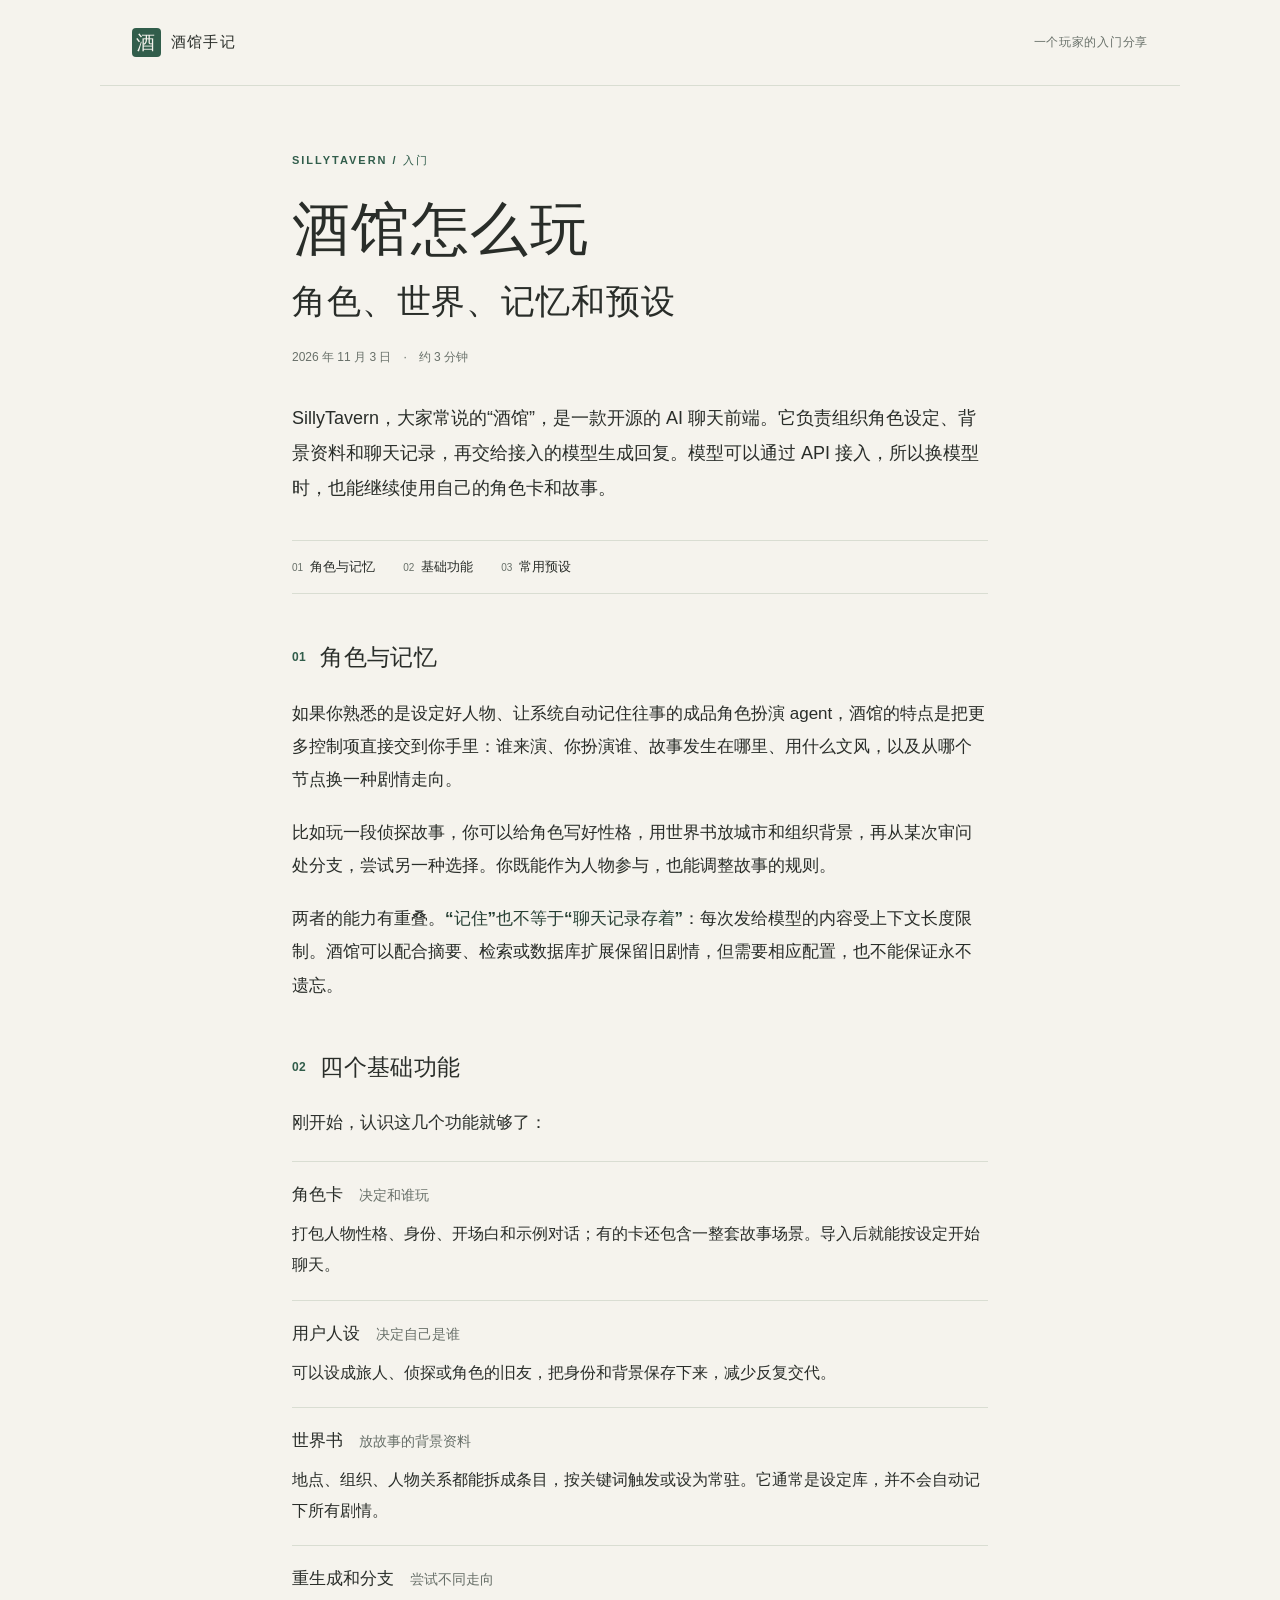
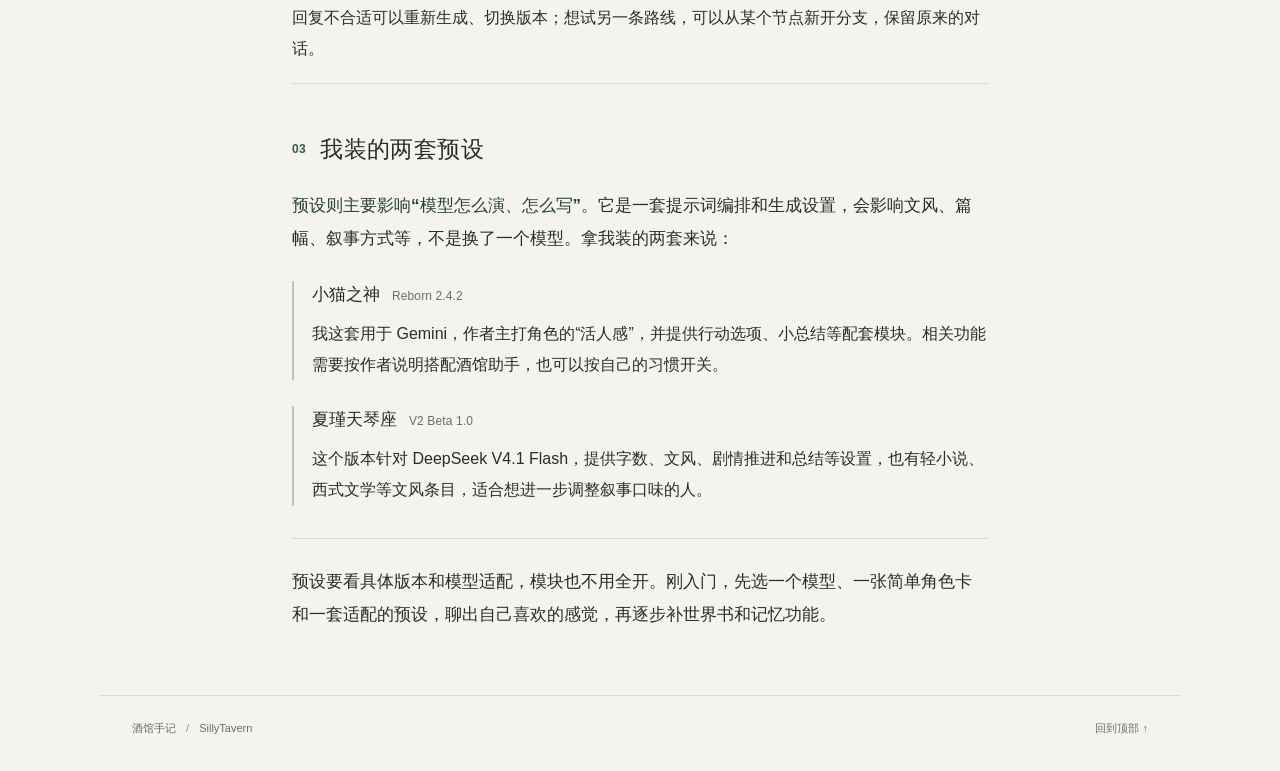
==== index.html @ d91298e9 "Publish SillyTavern introduction" ====
<!doctype html>
<html lang="zh-CN">
<head>
  <meta charset="utf-8">
  <meta name="viewport" content="width=device-width, initial-scale=1">
  <meta name="color-scheme" content="light">
  <title>酒馆怎么玩：角色、世界、记忆和预设</title>
  <meta name="description" content="以自己的 SillyTavern 为例，聊聊酒馆与带记忆角色扮演 agent 的区别、四个基础功能，以及小猫之神和夏瑾两套预设。">
  <meta property="og:type" content="article">
  <meta property="og:locale" content="zh_CN">
  <meta property="og:url" content="https://lihuifree.github.io/sillytavern-guide/">
  <meta property="og:title" content="酒馆怎么玩：角色、世界、记忆和预设">
  <meta property="og:description" content="一篇给新玩家的简短介绍：认识角色卡、世界书、用户人设和剧情分支，再看看小猫之神与夏瑾。">
  <meta name="theme-color" content="#f5f3ed">
  <link rel="canonical" href="https://lihuifree.github.io/sillytavern-guide/">
  <link rel="icon" href="./favicon.svg" type="image/svg+xml">
  <link rel="stylesheet" href="./styles.css">
</head>
<body id="top">
  <a class="skip-link" href="#article">跳到正文</a>
  <header class="site-header">
    <a class="wordmark" href="#top" aria-label="酒馆手记，回到顶部"><span class="mark" aria-hidden="true">酒</span>酒馆手记</a>
    <span class="site-note">一个玩家的入门分享</span>
  </header>

  <main id="article">
    <article>
      <header class="article-header">
        <p class="eyebrow">SILLYTAVERN / 入门</p>
        <h1>酒馆怎么玩<span>角色、世界、记忆和预设</span></h1>
        <div class="article-meta"><time datetime="2026-11-03">2026 年 11 月 3 日</time><span aria-hidden="true">·</span><span>约 3 分钟</span></div>
        <p class="intro">SillyTavern，大家常说的“酒馆”，是一款开源的 AI 聊天前端。它负责组织角色设定、背景资料和聊天记录，再交给接入的模型生成回复。模型可以通过 API 接入，所以换模型时，也能继续使用自己的角色卡和故事。</p>
      </header>

      <nav class="contents" aria-label="文章目录">
        <a href="#memory"><span aria-hidden="true">01</span>角色与记忆</a>
        <a href="#basics"><span aria-hidden="true">02</span>基础功能</a>
        <a href="#presets"><span aria-hidden="true">03</span>常用预设</a>
      </nav>

      <section id="memory" aria-labelledby="memory-title">
        <div class="section-heading"><span class="section-number" aria-hidden="true">01</span><h2 id="memory-title">角色与记忆</h2></div>
        <p>如果你熟悉的是设定好人物、让系统自动记住往事的成品角色扮演 agent，酒馆的特点是把更多控制项直接交到你手里：谁来演、你扮演谁、故事发生在哪里、用什么文风，以及从哪个节点换一种剧情走向。</p>
        <p>比如玩一段侦探故事，你可以给角色写好性格，用世界书放城市和组织背景，再从某次审问处分支，尝试另一种选择。你既能作为人物参与，也能调整故事的规则。</p>
        <p>两者的能力有重叠。<strong>“记住”也不等于“聊天记录存着”</strong>：每次发给模型的内容受上下文长度限制。酒馆可以配合摘要、检索或数据库扩展保留旧剧情，但需要相应配置，也不能保证永不遗忘。</p>
      </section>

      <section id="basics" aria-labelledby="basics-title">
        <div class="section-heading"><span class="section-number" aria-hidden="true">02</span><h2 id="basics-title">四个基础功能</h2></div>
        <p>刚开始，认识这几个功能就够了：</p>
        <ul class="feature-list">
          <li><h3>角色卡<span>决定和谁玩</span></h3><p>打包人物性格、身份、开场白和示例对话；有的卡还包含一整套故事场景。导入后就能按设定开始聊天。</p></li>
          <li><h3>用户人设<span>决定自己是谁</span></h3><p>可以设成旅人、侦探或角色的旧友，把身份和背景保存下来，减少反复交代。</p></li>
          <li><h3>世界书<span>放故事的背景资料</span></h3><p>地点、组织、人物关系都能拆成条目，按关键词触发或设为常驻。它通常是设定库，并不会自动记下所有剧情。</p></li>
          <li><h3>重生成和分支<span>尝试不同走向</span></h3><p>回复不合适可以重新生成、切换版本；想试另一条路线，可以从某个节点新开分支，保留原来的对话。</p></li>
        </ul>
      </section>

      <section id="presets" aria-labelledby="presets-title">
        <div class="section-heading"><span class="section-number" aria-hidden="true">03</span><h2 id="presets-title">我装的两套预设</h2></div>
        <p><strong>预设则主要影响“模型怎么演、怎么写”。</strong>它是一套提示词编排和生成设置，会影响文风、篇幅、叙事方式等，不是换了一个模型。拿我装的两套来说：</p>
        <div class="preset">
          <h3>小猫之神 <span class="version">Reborn 2.4.2</span></h3>
          <p>我这套用于 Gemini，作者主打角色的“活人感”，并提供行动选项、小总结等配套模块。相关功能需要按作者说明搭配酒馆助手，也可以按自己的习惯开关。</p>
        </div>
        <div class="preset">
          <h3>夏瑾天琴座 <span class="version">V2 Beta 1.0</span></h3>
          <p>这个版本针对 DeepSeek V4.1 Flash，提供字数、文风、剧情推进和总结等设置，也有轻小说、西式文学等文风条目，适合想进一步调整叙事口味的人。</p>
        </div>
        <p class="closing">预设要看具体版本和模型适配，模块也不用全开。刚入门，先选一个模型、一张简单角色卡和一套适配的预设，聊出自己喜欢的感觉，再逐步补世界书和记忆功能。</p>
      </section>
    </article>
  </main>

  <footer class="site-footer"><span>酒馆手记 <span aria-hidden="true">/</span> SillyTavern</span><a href="#top">回到顶部 <span aria-hidden="true">↑</span></a></footer>
</body>
</html>
---- styles.css ----
:root {
  color-scheme: light;
  --paper: #f5f3ed;
  --ink: #292d29;
  --muted: #687069;
  --green: #315d4b;
  --line: #d9ddd2;
  --soft: #eaf0e7;
  font-family: -apple-system, BlinkMacSystemFont, "Segoe UI", "PingFang SC", "Hiragino Sans GB", "Microsoft YaHei", sans-serif;
  background: var(--paper);
  color: var(--ink);
  font-synthesis: none;
  text-rendering: optimizeLegibility;
}
* { box-sizing: border-box; }
html { scroll-behavior: smooth; scroll-padding-top: 28px; }
body { margin: 0; }
::selection { color: #17362a; background: #d2e3cd; }
a { color: inherit; text-underline-offset: 5px; }
a:focus-visible { outline: 2px solid var(--green); outline-offset: 6px; border-radius: 2px; }
.skip-link { position: absolute; left: 20px; top: -80px; z-index: 1; padding: 12px 18px; background: var(--green); color: white; }
.skip-link:focus { top: 12px; }
.site-header, .site-footer { max-width: 1080px; margin-inline: auto; display: flex; align-items: center; justify-content: space-between; }
.site-header { padding: 28px 32px; border-bottom: 1px solid var(--line); }
.wordmark { display: inline-flex; align-items: center; gap: 10px; font-size: 15px; font-weight: 650; letter-spacing: .08em; text-decoration: none; }
.mark { width: 29px; height: 29px; display: grid; place-items: center; background: var(--green); color: var(--paper); border-radius: 4px; font-family: "Songti SC", "STSong", serif; font-size: 19px; line-height: 1; }
.site-note { color: var(--muted); font-size: 12px; letter-spacing: .06em; }
main { max-width: 760px; margin: 0 auto; padding: 66px 32px 64px; }
.eyebrow { margin: 0 0 22px; font-size: 11px; font-weight: 650; line-height: 1.5; color: var(--green); letter-spacing: .18em; }
h1 { margin: 0; font-family: "Songti SC", "STSong", "Noto Serif CJK SC", serif; font-size: clamp(38px, 5vw, 58px); font-weight: 700; letter-spacing: .025em; line-height: 1.35; }
h1 span { display: block; font-size: clamp(23px, 3.1vw, 34px); line-height: 1.5; letter-spacing: .025em; margin-top: 7px; font-weight: 500; }
.article-meta { display: flex; align-items: center; gap: 12px; color: var(--muted); font-size: 12px; margin-top: 22px; }
p { font-size: 17px; line-height: 1.95; margin: 0 0 20px; overflow-wrap: break-word; }
.intro { margin: 35px 0 0; font-size: 18px; }
strong { color: #263f33; font-weight: 650; }
.contents { display: flex; gap: 28px; border-top: 1px solid var(--line); border-bottom: 1px solid var(--line); padding: 17px 0; margin: 34px 0 46px; }
.contents a { font-size: 13px; text-decoration: none; white-space: nowrap; }
.contents a:hover { color: var(--green); text-decoration: underline; }
.contents a span { margin-right: 7px; color: var(--muted); font-size: 10px; font-variant-numeric: tabular-nums; }
section + section { margin-top: 48px; }
.section-heading { display: flex; align-items: center; gap: 14px; margin-bottom: 22px; }
.section-number { color: var(--green); font-size: 12px; font-weight: 600; letter-spacing: .03em; }
h2 { margin: 0; font-size: 23px; font-weight: 650; line-height: 1.5; letter-spacing: .02em; }
h3 { font-size: 17px; line-height: 1.7; margin: 0 0 8px; font-weight: 650; }
.feature-list { list-style: none; padding: 0; margin: 22px 0 0; }
.feature-list li { border-top: 1px solid var(--line); padding: 19px 0; }
.feature-list li:last-child { border-bottom: 1px solid var(--line); }
.feature-list h3 { display: flex; align-items: baseline; gap: 16px; flex-wrap: wrap; }
.feature-list h3 span { color: var(--muted); font-size: 14px; font-weight: 400; }
.feature-list p { margin: 0; font-size: 16px; }
.preset { margin-top: 26px; padding-left: 18px; border-left: 2px solid #b6c7b3; }
.preset h3 { display: flex; flex-wrap: wrap; align-items: baseline; column-gap: 12px; }
.version { color: var(--muted); font-size: 12px; font-weight: 400; letter-spacing: .01em; }
.preset p { font-size: 16px; margin-bottom: 0; }
.closing { margin: 32px 0 0; padding-top: 26px; border-top: 1px solid var(--line); }
.site-footer { padding: 24px 32px 34px; border-top: 1px solid var(--line); color: var(--muted); font-size: 11px; line-height: 1.6; }
.site-footer span span { padding-inline: 7px; color: #8a948b; }
.site-footer a { text-decoration: none; }
.site-footer a:hover { text-decoration: underline; color: var(--green); }
@media (max-width: 600px) {
  .site-header { padding: 20px 24px; }
  .site-note { font-size: 10px; letter-spacing: 0; }
  main { padding: 42px 24px 44px; }
  .eyebrow { margin-bottom: 17px; }
  h1 span { margin-top: 6px; }
  .article-meta { margin-top: 18px; gap: 10px; font-size: 11px; }
  .intro { margin-top: 28px; font-size: 16px; }
  p { font-size: 16px; line-height: 1.95; }
  .contents { gap: 0; justify-content: space-between; padding-block: 15px; margin: 28px 0 36px; }
  .contents a { font-size: 12px; }
  .contents a span { margin-right: 5px; font-size: 9px; }
  section + section { margin-top: 38px; }
  .section-heading { gap: 11px; margin-bottom: 18px; }
  h2 { font-size: 21px; }
  .feature-list h3 { gap: 5px 12px; }
  .feature-list h3 span { font-size: 13px; }
  .feature-list p, .preset p { font-size: 15px; }
  .preset { padding-left: 14px; }
  .site-footer { padding: 22px 24px 28px; font-size: 10px; }
}
@media (max-width: 350px) {
  .site-header, .site-footer { padding-inline: 18px; }
  main { padding-inline: 18px; }
  h1 { font-size: 34px; }
  h1 span { font-size: 21px; }
  .contents a { font-size: 11px; }
  .site-note { display: none; }
}
@media (prefers-reduced-motion: reduce) { html { scroll-behavior: auto; } }
@media print {
  :root { background: white; color: black; }
  .site-header, .contents, .site-footer, .skip-link { display: none; }
  main { max-width: none; padding: 0; }
  h1 { font-size: 32pt; }
  h1 span { font-size: 20pt; }
  p, .intro, .feature-list p, .preset p { font-size: 11pt; }
  .section-heading, h3 { break-after: avoid; }
  .feature-list li, .preset { break-inside: avoid; }
}
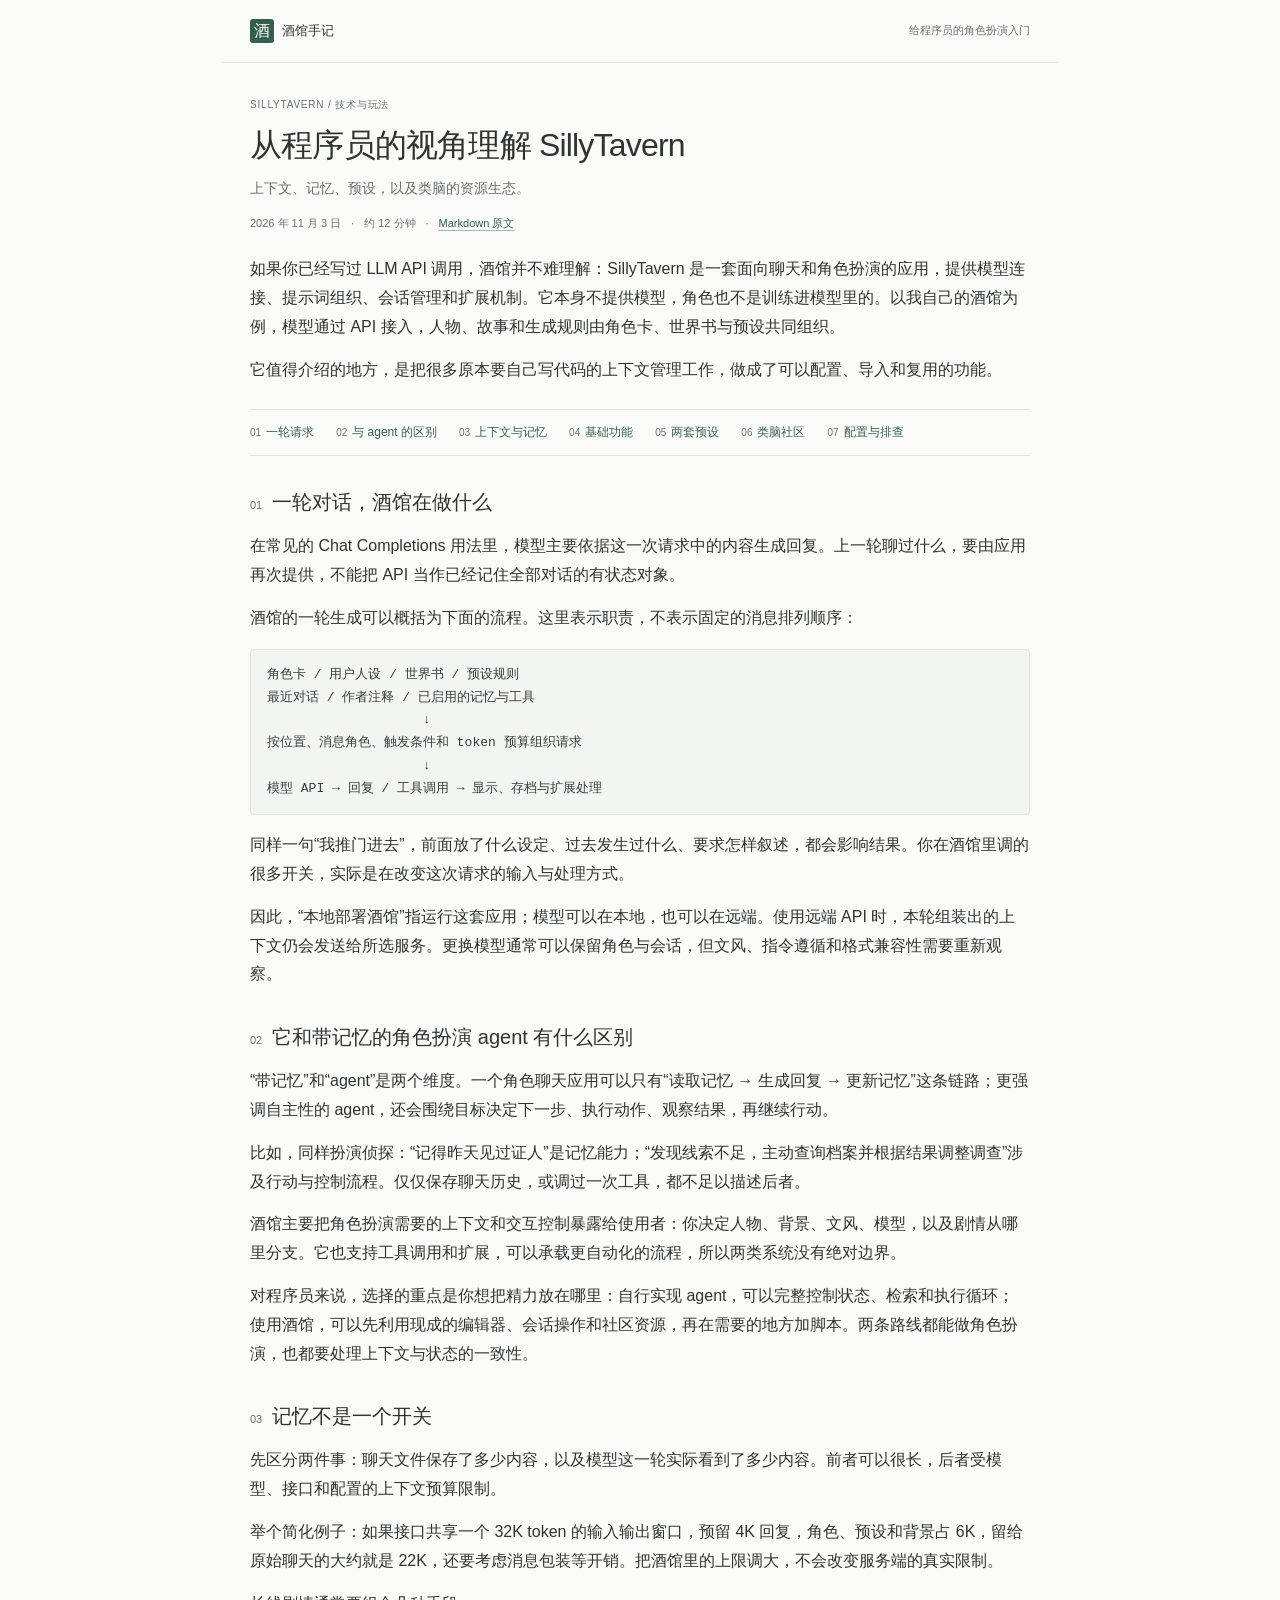
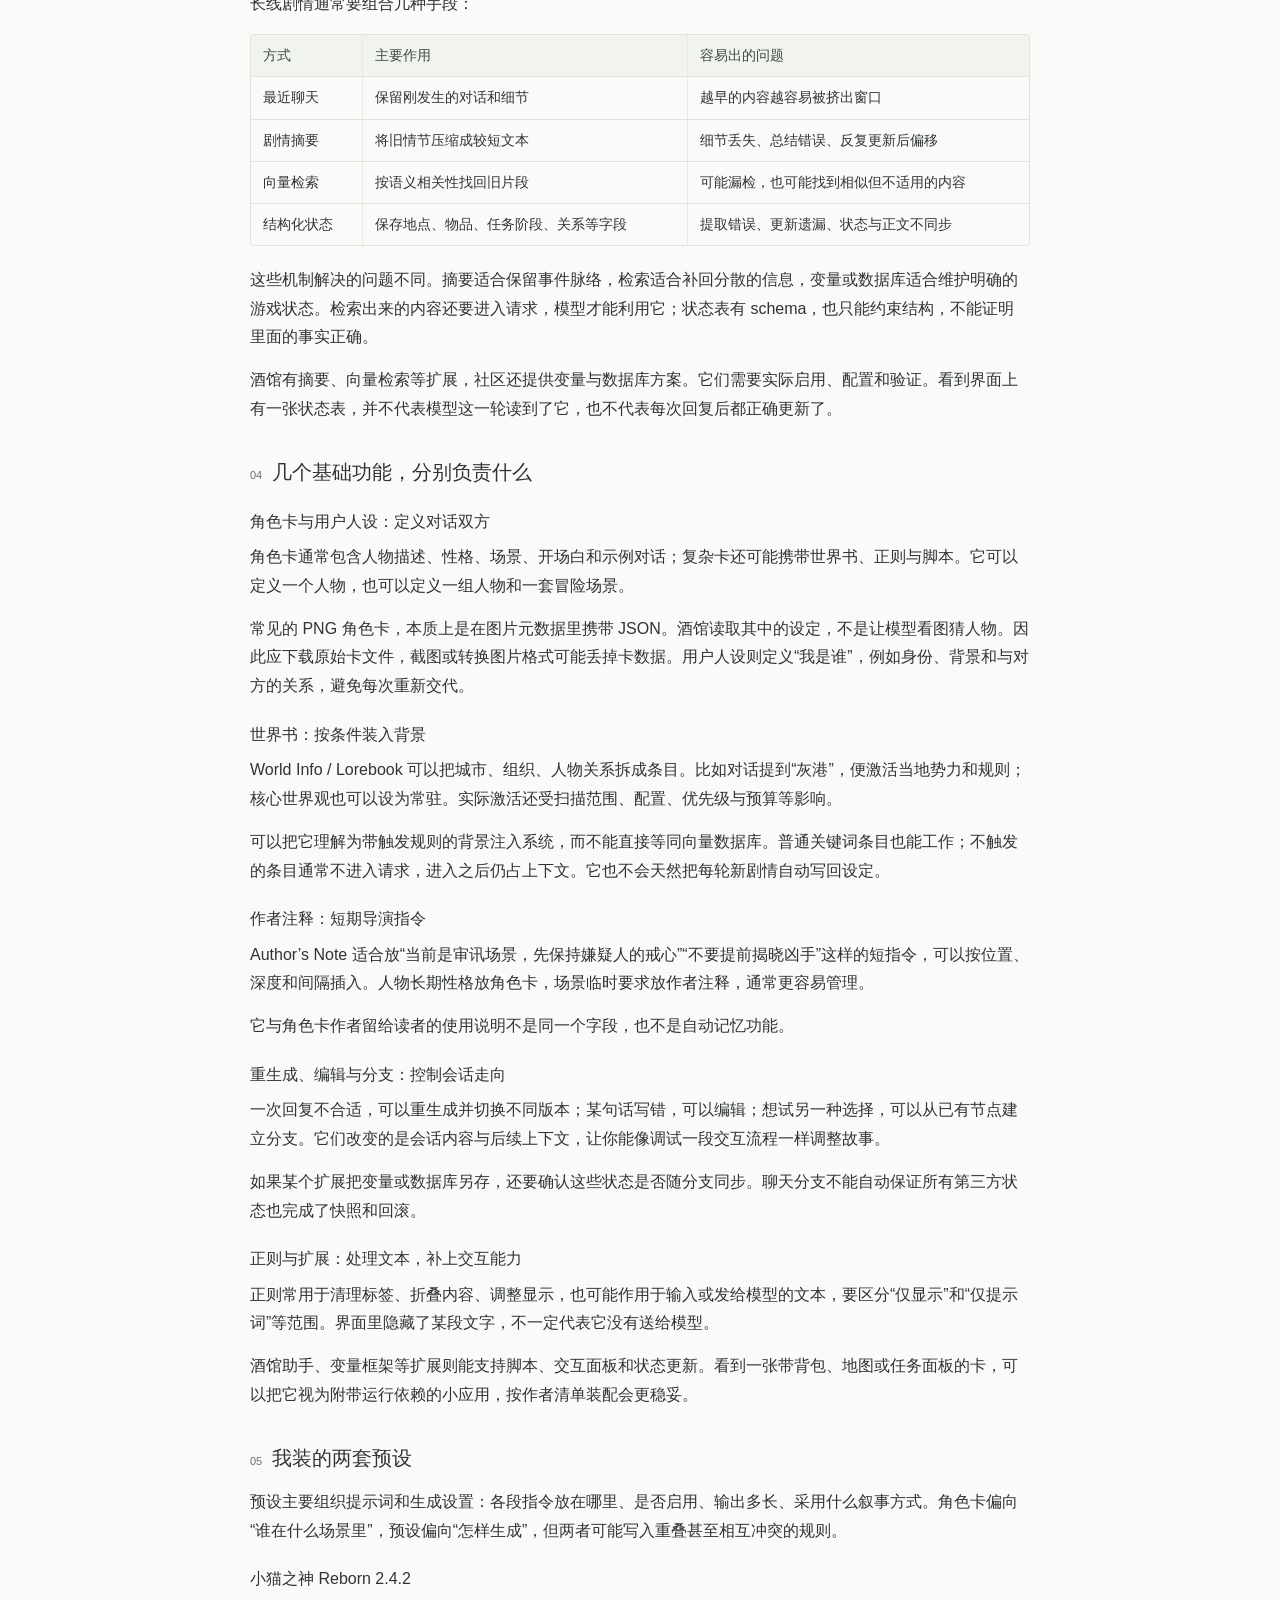
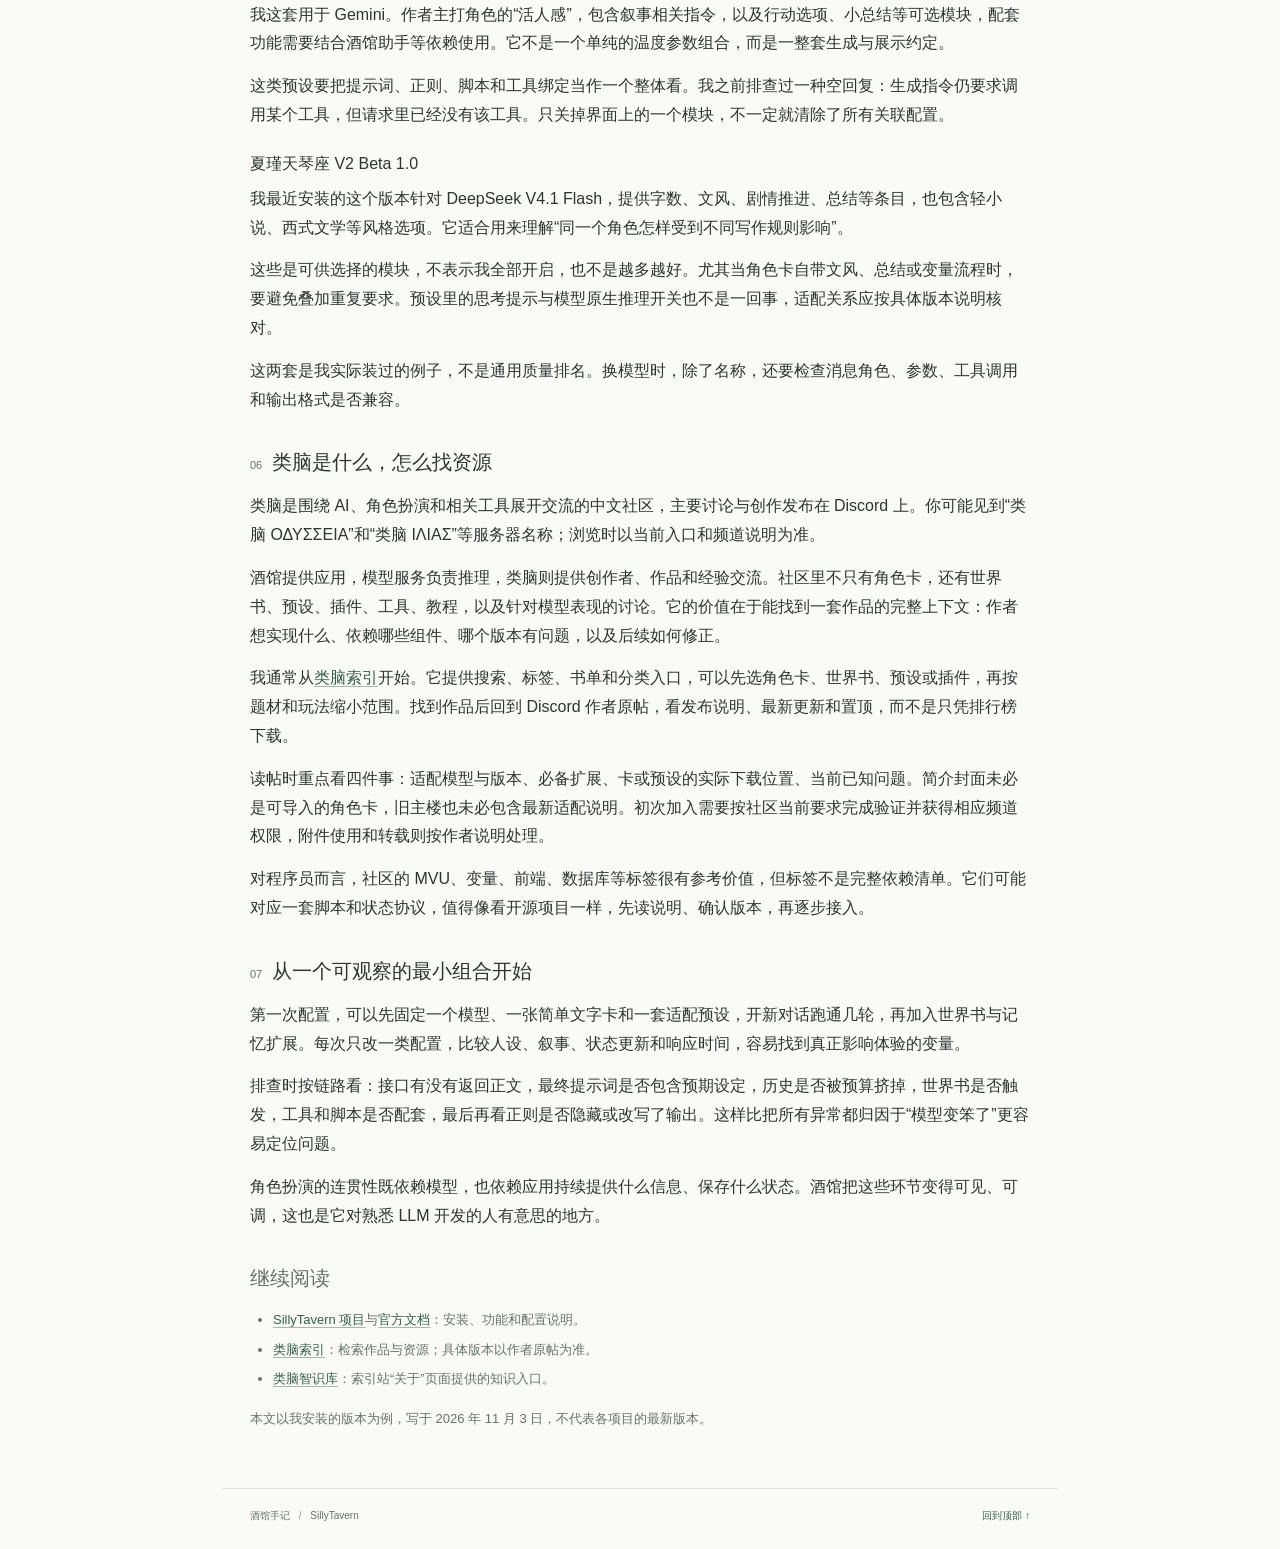
==== commit ea97a362: "Expand guide for developers and introduce the Leinao community" ====
--- a/index.html
+++ b/index.html
@@ -1,77 +1,166 @@
 <!doctype html>
 <html lang="zh-CN">
 <head>
-  <meta charset="utf-8">
-  <meta name="viewport" content="width=device-width, initial-scale=1">
-  <meta name="color-scheme" content="light">
-  <title>酒馆怎么玩：角色、世界、记忆和预设</title>
-  <meta name="description" content="以自己的 SillyTavern 为例，聊聊酒馆与带记忆角色扮演 agent 的区别、四个基础功能，以及小猫之神和夏瑾两套预设。">
-  <meta property="og:type" content="article">
-  <meta property="og:locale" content="zh_CN">
-  <meta property="og:url" content="https://lihuifree.github.io/sillytavern-guide/">
-  <meta property="og:title" content="酒馆怎么玩：角色、世界、记忆和预设">
-  <meta property="og:description" content="一篇给新玩家的简短介绍：认识角色卡、世界书、用户人设和剧情分支，再看看小猫之神与夏瑾。">
-  <meta name="theme-color" content="#f5f3ed">
-  <link rel="canonical" href="https://lihuifree.github.io/sillytavern-guide/">
-  <link rel="icon" href="./favicon.svg" type="image/svg+xml">
-  <link rel="stylesheet" href="./styles.css">
+<meta charset="utf-8">
+<meta name="viewport" content="width=device-width, initial-scale=1">
+<meta name="color-scheme" content="light">
+<title>从程序员的视角理解 SillyTavern · 酒馆手记</title>
+<meta name="description" content="从程序员的视角理解 SillyTavern：请求如何组装、上下文与记忆如何管理、两套预设怎样配合，以及类脑社区的资源入口。">
+<meta property="og:type" content="article">
+<meta property="og:locale" content="zh_CN">
+<meta property="og:url" content="https://lihuifree.github.io/sillytavern-guide/">
+<meta property="og:title" content="从程序员的视角理解 SillyTavern">
+<meta property="og:description" content="从程序员的视角理解 SillyTavern：请求如何组装、上下文与记忆如何管理、两套预设怎样配合，以及类脑社区的资源入口。">
+<meta name="theme-color" content="#fafbf9">
+<link rel="canonical" href="https://lihuifree.github.io/sillytavern-guide/">
+<link rel="icon" href="./favicon.svg" type="image/svg+xml">
+<link rel="stylesheet" href="./styles.css?v=20261103-2">
 </head>
 <body id="top">
-  <a class="skip-link" href="#article">跳到正文</a>
-  <header class="site-header">
-    <a class="wordmark" href="#top" aria-label="酒馆手记，回到顶部"><span class="mark" aria-hidden="true">酒</span>酒馆手记</a>
-    <span class="site-note">一个玩家的入门分享</span>
-  </header>
+<a class="skip-link" href="#article">跳到正文</a>
+<header class="site-header">
+<a class="wordmark" href="#top" aria-label="酒馆手记，回到顶部"><span class="mark" aria-hidden="true">酒</span>酒馆手记</a>
+<span class="site-note">给程序员的角色扮演入门</span>
+</header>
+<main id="article">
+<article>
+<header class="article-header">
+<p class="eyebrow">SILLYTAVERN / 技术与玩法</p>
+<h1>从程序员的视角理解 SillyTavern</h1>
+<p class="deck">上下文、记忆、预设，以及类脑的资源生态。</p>
+<div class="article-meta"><time datetime="2026-11-03">2026 年 11 月 3 日</time><span aria-hidden="true">·</span><span>约 12 分钟</span><span aria-hidden="true">·</span><a href="./article.md">Markdown 原文</a></div>
+<div class="article-lead"><p>如果你已经写过 LLM API 调用，酒馆并不难理解：SillyTavern 是一套面向聊天和角色扮演的应用，提供模型连接、提示词组织、会话管理和扩展机制。它本身不提供模型，角色也不是训练进模型里的。以我自己的酒馆为例，模型通过 API 接入，人物、故事和生成规则由角色卡、世界书与预设共同组织。</p>
+<p>它值得介绍的地方，是把很多原本要自己写代码的上下文管理工作，做成了可以配置、导入和复用的功能。</p></div>
+</header>
+<nav class="contents" aria-label="文章目录"><a href="#pipeline"><span aria-hidden="true">01</span>一轮请求</a>
+<a href="#agent"><span aria-hidden="true">02</span>与 agent 的区别</a>
+<a href="#memory"><span aria-hidden="true">03</span>上下文与记忆</a>
+<a href="#basics"><span aria-hidden="true">04</span>基础功能</a>
+<a href="#presets"><span aria-hidden="true">05</span>两套预设</a>
+<a href="#community"><span aria-hidden="true">06</span>类脑社区</a>
+<a href="#starting"><span aria-hidden="true">07</span>配置与排查</a></nav>
+<section id="pipeline" aria-labelledby="pipeline-title">
+<div class="section-heading"><span class="section-number" aria-hidden="true">01</span><h2 id="pipeline-title">一轮对话，酒馆在做什么</h2></div>
+<p>在常见的 Chat Completions 用法里，模型主要依据这一次请求中的内容生成回复。上一轮聊过什么，要由应用再次提供，不能把 API 当作已经记住全部对话的有状态对象。</p>
+<p>酒馆的一轮生成可以概括为下面的流程。这里表示职责，不表示固定的消息排列顺序：</p>
+<pre><code class="text language-text">角色卡 / 用户人设 / 世界书 / 预设规则
+最近对话 / 作者注释 / 已启用的记忆与工具
+                    ↓
+按位置、消息角色、触发条件和 token 预算组织请求
+                    ↓
+模型 API → 回复 / 工具调用 → 显示、存档与扩展处理
+</code></pre>
+<p>同样一句“我推门进去”，前面放了什么设定、过去发生过什么、要求怎样叙述，都会影响结果。你在酒馆里调的很多开关，实际是在改变这次请求的输入与处理方式。</p>
+<p>因此，“本地部署酒馆”指运行这套应用；模型可以在本地，也可以在远端。使用远端 API 时，本轮组装出的上下文仍会发送给所选服务。更换模型通常可以保留角色与会话，但文风、指令遵循和格式兼容性需要重新观察。</p>
+</section>
 
-  <main id="article">
-    <article>
-      <header class="article-header">
-        <p class="eyebrow">SILLYTAVERN / 入门</p>
-        <h1>酒馆怎么玩<span>角色、世界、记忆和预设</span></h1>
-        <div class="article-meta"><time datetime="2026-11-03">2026 年 11 月 3 日</time><span aria-hidden="true">·</span><span>约 3 分钟</span></div>
-        <p class="intro">SillyTavern，大家常说的“酒馆”，是一款开源的 AI 聊天前端。它负责组织角色设定、背景资料和聊天记录，再交给接入的模型生成回复。模型可以通过 API 接入，所以换模型时，也能继续使用自己的角色卡和故事。</p>
-      </header>
+<section id="agent" aria-labelledby="agent-title">
+<div class="section-heading"><span class="section-number" aria-hidden="true">02</span><h2 id="agent-title">它和带记忆的角色扮演 agent 有什么区别</h2></div>
+<p>“带记忆”和“agent”是两个维度。一个角色聊天应用可以只有“读取记忆 → 生成回复 → 更新记忆”这条链路；更强调自主性的 agent，还会围绕目标决定下一步、执行动作、观察结果，再继续行动。</p>
+<p>比如，同样扮演侦探：“记得昨天见过证人”是记忆能力；“发现线索不足，主动查询档案并根据结果调整调查”涉及行动与控制流程。仅仅保存聊天历史，或调过一次工具，都不足以描述后者。</p>
+<p>酒馆主要把角色扮演需要的上下文和交互控制暴露给使用者：你决定人物、背景、文风、模型，以及剧情从哪里分支。它也支持工具调用和扩展，可以承载更自动化的流程，所以两类系统没有绝对边界。</p>
+<p>对程序员来说，选择的重点是你想把精力放在哪里：自行实现 agent，可以完整控制状态、检索和执行循环；使用酒馆，可以先利用现成的编辑器、会话操作和社区资源，再在需要的地方加脚本。两条路线都能做角色扮演，也都要处理上下文与状态的一致性。</p>
+</section>
 
-      <nav class="contents" aria-label="文章目录">
-        <a href="#memory"><span aria-hidden="true">01</span>角色与记忆</a>
-        <a href="#basics"><span aria-hidden="true">02</span>基础功能</a>
-        <a href="#presets"><span aria-hidden="true">03</span>常用预设</a>
-      </nav>
+<section id="memory" aria-labelledby="memory-title">
+<div class="section-heading"><span class="section-number" aria-hidden="true">03</span><h2 id="memory-title">记忆不是一个开关</h2></div>
+<p>先区分两件事：聊天文件保存了多少内容，以及模型这一轮实际看到了多少内容。前者可以很长，后者受模型、接口和配置的上下文预算限制。</p>
+<p>举个简化例子：如果接口共享一个 32K token 的输入输出窗口，预留 4K 回复，角色、预设和背景占 6K，留给原始聊天的大约就是 22K，还要考虑消息包装等开销。把酒馆里的上限调大，不会改变服务端的真实限制。</p>
+<p>长线剧情通常要组合几种手段：</p>
+<div class="table-wrap" role="region" aria-label="记忆方式比较表，可横向滚动" tabindex="0"><table>
+<thead>
+<tr>
+<th>方式</th>
+<th>主要作用</th>
+<th>容易出的问题</th>
+</tr>
+</thead>
+<tbody>
+<tr>
+<td>最近聊天</td>
+<td>保留刚发生的对话和细节</td>
+<td>越早的内容越容易被挤出窗口</td>
+</tr>
+<tr>
+<td>剧情摘要</td>
+<td>将旧情节压缩成较短文本</td>
+<td>细节丢失、总结错误、反复更新后偏移</td>
+</tr>
+<tr>
+<td>向量检索</td>
+<td>按语义相关性找回旧片段</td>
+<td>可能漏检，也可能找到相似但不适用的内容</td>
+</tr>
+<tr>
+<td>结构化状态</td>
+<td>保存地点、物品、任务阶段、关系等字段</td>
+<td>提取错误、更新遗漏、状态与正文不同步</td>
+</tr>
+</tbody>
+</table></div>
+<p class="table-hint">窄屏下可横向滑动表格，查看完整内容。</p>
+<p>这些机制解决的问题不同。摘要适合保留事件脉络，检索适合补回分散的信息，变量或数据库适合维护明确的游戏状态。检索出来的内容还要进入请求，模型才能利用它；状态表有 schema，也只能约束结构，不能证明里面的事实正确。</p>
+<p>酒馆有摘要、向量检索等扩展，社区还提供变量与数据库方案。它们需要实际启用、配置和验证。看到界面上有一张状态表，并不代表模型这一轮读到了它，也不代表每次回复后都正确更新了。</p>
+</section>
 
-      <section id="memory" aria-labelledby="memory-title">
-        <div class="section-heading"><span class="section-number" aria-hidden="true">01</span><h2 id="memory-title">角色与记忆</h2></div>
-        <p>如果你熟悉的是设定好人物、让系统自动记住往事的成品角色扮演 agent，酒馆的特点是把更多控制项直接交到你手里：谁来演、你扮演谁、故事发生在哪里、用什么文风，以及从哪个节点换一种剧情走向。</p>
-        <p>比如玩一段侦探故事，你可以给角色写好性格，用世界书放城市和组织背景，再从某次审问处分支，尝试另一种选择。你既能作为人物参与，也能调整故事的规则。</p>
-        <p>两者的能力有重叠。<strong>“记住”也不等于“聊天记录存着”</strong>：每次发给模型的内容受上下文长度限制。酒馆可以配合摘要、检索或数据库扩展保留旧剧情，但需要相应配置，也不能保证永不遗忘。</p>
-      </section>
+<section id="basics" aria-labelledby="basics-title">
+<div class="section-heading"><span class="section-number" aria-hidden="true">04</span><h2 id="basics-title">几个基础功能，分别负责什么</h2></div>
+<h3>角色卡与用户人设：定义对话双方</h3>
+<p>角色卡通常包含人物描述、性格、场景、开场白和示例对话；复杂卡还可能携带世界书、正则与脚本。它可以定义一个人物，也可以定义一组人物和一套冒险场景。</p>
+<p>常见的 PNG 角色卡，本质上是在图片元数据里携带 JSON。酒馆读取其中的设定，不是让模型看图猜人物。因此应下载原始卡文件，截图或转换图片格式可能丢掉卡数据。用户人设则定义“我是谁”，例如身份、背景和与对方的关系，避免每次重新交代。</p>
+<h3>世界书：按条件装入背景</h3>
+<p>World Info / Lorebook 可以把城市、组织、人物关系拆成条目。比如对话提到“灰港”，便激活当地势力和规则；核心世界观也可以设为常驻。实际激活还受扫描范围、配置、优先级与预算等影响。</p>
+<p>可以把它理解为带触发规则的背景注入系统，而不能直接等同向量数据库。普通关键词条目也能工作；不触发的条目通常不进入请求，进入之后仍占上下文。它也不会天然把每轮新剧情自动写回设定。</p>
+<h3>作者注释：短期导演指令</h3>
+<p>Author’s Note 适合放“当前是审讯场景，先保持嫌疑人的戒心”“不要提前揭晓凶手”这样的短指令，可以按位置、深度和间隔插入。人物长期性格放角色卡，场景临时要求放作者注释，通常更容易管理。</p>
+<p>它与角色卡作者留给读者的使用说明不是同一个字段，也不是自动记忆功能。</p>
+<h3>重生成、编辑与分支：控制会话走向</h3>
+<p>一次回复不合适，可以重生成并切换不同版本；某句话写错，可以编辑；想试另一种选择，可以从已有节点建立分支。它们改变的是会话内容与后续上下文，让你能像调试一段交互流程一样调整故事。</p>
+<p>如果某个扩展把变量或数据库另存，还要确认这些状态是否随分支同步。聊天分支不能自动保证所有第三方状态也完成了快照和回滚。</p>
+<h3>正则与扩展：处理文本，补上交互能力</h3>
+<p>正则常用于清理标签、折叠内容、调整显示，也可能作用于输入或发给模型的文本，要区分“仅显示”和“仅提示词”等范围。界面里隐藏了某段文字，不一定代表它没有送给模型。</p>
+<p>酒馆助手、变量框架等扩展则能支持脚本、交互面板和状态更新。看到一张带背包、地图或任务面板的卡，可以把它视为附带运行依赖的小应用，按作者清单装配会更稳妥。</p>
+</section>
 
-      <section id="basics" aria-labelledby="basics-title">
-        <div class="section-heading"><span class="section-number" aria-hidden="true">02</span><h2 id="basics-title">四个基础功能</h2></div>
-        <p>刚开始，认识这几个功能就够了：</p>
-        <ul class="feature-list">
-          <li><h3>角色卡<span>决定和谁玩</span></h3><p>打包人物性格、身份、开场白和示例对话；有的卡还包含一整套故事场景。导入后就能按设定开始聊天。</p></li>
-          <li><h3>用户人设<span>决定自己是谁</span></h3><p>可以设成旅人、侦探或角色的旧友，把身份和背景保存下来，减少反复交代。</p></li>
-          <li><h3>世界书<span>放故事的背景资料</span></h3><p>地点、组织、人物关系都能拆成条目，按关键词触发或设为常驻。它通常是设定库，并不会自动记下所有剧情。</p></li>
-          <li><h3>重生成和分支<span>尝试不同走向</span></h3><p>回复不合适可以重新生成、切换版本；想试另一条路线，可以从某个节点新开分支，保留原来的对话。</p></li>
-        </ul>
-      </section>
+<section id="presets" aria-labelledby="presets-title">
+<div class="section-heading"><span class="section-number" aria-hidden="true">05</span><h2 id="presets-title">我装的两套预设</h2></div>
+<p>预设主要组织提示词和生成设置：各段指令放在哪里、是否启用、输出多长、采用什么叙事方式。角色卡偏向“谁在什么场景里”，预设偏向“怎样生成”，但两者可能写入重叠甚至相互冲突的规则。</p>
+<h3>小猫之神 Reborn 2.4.2</h3>
+<p>我这套用于 Gemini。作者主打角色的“活人感”，包含叙事相关指令，以及行动选项、小总结等可选模块，配套功能需要结合酒馆助手等依赖使用。它不是一个单纯的温度参数组合，而是一整套生成与展示约定。</p>
+<p>这类预设要把提示词、正则、脚本和工具绑定当作一个整体看。我之前排查过一种空回复：生成指令仍要求调用某个工具，但请求里已经没有该工具。只关掉界面上的一个模块，不一定就清除了所有关联配置。</p>
+<h3>夏瑾天琴座 V2 Beta 1.0</h3>
+<p>我最近安装的这个版本针对 DeepSeek V4.1 Flash，提供字数、文风、剧情推进、总结等条目，也包含轻小说、西式文学等风格选项。它适合用来理解“同一个角色怎样受到不同写作规则影响”。</p>
+<p>这些是可供选择的模块，不表示我全部开启，也不是越多越好。尤其当角色卡自带文风、总结或变量流程时，要避免叠加重复要求。预设里的思考提示与模型原生推理开关也不是一回事，适配关系应按具体版本说明核对。</p>
+<p>这两套是我实际装过的例子，不是通用质量排名。换模型时，除了名称，还要检查消息角色、参数、工具调用和输出格式是否兼容。</p>
+</section>
 
-      <section id="presets" aria-labelledby="presets-title">
-        <div class="section-heading"><span class="section-number" aria-hidden="true">03</span><h2 id="presets-title">我装的两套预设</h2></div>
-        <p><strong>预设则主要影响“模型怎么演、怎么写”。</strong>它是一套提示词编排和生成设置，会影响文风、篇幅、叙事方式等，不是换了一个模型。拿我装的两套来说：</p>
-        <div class="preset">
-          <h3>小猫之神 <span class="version">Reborn 2.4.2</span></h3>
-          <p>我这套用于 Gemini，作者主打角色的“活人感”，并提供行动选项、小总结等配套模块。相关功能需要按作者说明搭配酒馆助手，也可以按自己的习惯开关。</p>
-        </div>
-        <div class="preset">
-          <h3>夏瑾天琴座 <span class="version">V2 Beta 1.0</span></h3>
-          <p>这个版本针对 DeepSeek V4.1 Flash，提供字数、文风、剧情推进和总结等设置，也有轻小说、西式文学等文风条目，适合想进一步调整叙事口味的人。</p>
-        </div>
-        <p class="closing">预设要看具体版本和模型适配，模块也不用全开。刚入门，先选一个模型、一张简单角色卡和一套适配的预设，聊出自己喜欢的感觉，再逐步补世界书和记忆功能。</p>
-      </section>
-    </article>
-  </main>
+<section id="community" aria-labelledby="community-title">
+<div class="section-heading"><span class="section-number" aria-hidden="true">06</span><h2 id="community-title">类脑是什么，怎么找资源</h2></div>
+<p>类脑是围绕 AI、角色扮演和相关工具展开交流的中文社区，主要讨论与创作发布在 Discord 上。你可能见到“类脑 ΟΔΥΣΣΕΙΑ”和“类脑 ΙΛΙΑΣ”等服务器名称；浏览时以当前入口和频道说明为准。</p>
+<p>酒馆提供应用，模型服务负责推理，类脑则提供创作者、作品和经验交流。社区里不只有角色卡，还有世界书、预设、插件、工具、教程，以及针对模型表现的讨论。它的价值在于能找到一套作品的完整上下文：作者想实现什么、依赖哪些组件、哪个版本有问题，以及后续如何修正。</p>
+<p>我通常从<a href="https://odysseia-forum-webpage.pages.dev/">类脑索引</a>开始。它提供搜索、标签、书单和分类入口，可以先选角色卡、世界书、预设或插件，再按题材和玩法缩小范围。找到作品后回到 Discord 作者原帖，看发布说明、最新更新和置顶，而不是只凭排行榜下载。</p>
+<p>读帖时重点看四件事：适配模型与版本、必备扩展、卡或预设的实际下载位置、当前已知问题。简介封面未必是可导入的角色卡，旧主楼也未必包含最新适配说明。初次加入需要按社区当前要求完成验证并获得相应频道权限，附件使用和转载则按作者说明处理。</p>
+<p>对程序员而言，社区的 MVU、变量、前端、数据库等标签很有参考价值，但标签不是完整依赖清单。它们可能对应一套脚本和状态协议，值得像看开源项目一样，先读说明、确认版本，再逐步接入。</p>
+</section>
 
-  <footer class="site-footer"><span>酒馆手记 <span aria-hidden="true">/</span> SillyTavern</span><a href="#top">回到顶部 <span aria-hidden="true">↑</span></a></footer>
+<section id="starting" aria-labelledby="starting-title">
+<div class="section-heading"><span class="section-number" aria-hidden="true">07</span><h2 id="starting-title">从一个可观察的最小组合开始</h2></div>
+<p>第一次配置，可以先固定一个模型、一张简单文字卡和一套适配预设，开新对话跑通几轮，再加入世界书与记忆扩展。每次只改一类配置，比较人设、叙事、状态更新和响应时间，容易找到真正影响体验的变量。</p>
+<p>排查时按链路看：接口有没有返回正文，最终提示词是否包含预期设定，历史是否被预算挤掉，世界书是否触发，工具和脚本是否配套，最后再看正则是否隐藏或改写了输出。这样比把所有异常都归因于“模型变笨了”更容易定位问题。</p>
+<p>角色扮演的连贯性既依赖模型，也依赖应用持续提供什么信息、保存什么状态。酒馆把这些环节变得可见、可调，这也是它对熟悉 LLM 开发的人有意思的地方。</p>
+</section>
+
+<section id="references" class="references" aria-labelledby="references-title">
+<div class="section-heading"><h2 id="references-title">继续阅读</h2></div>
+<ul>
+<li><a href="https://github.com/SillyTavern/SillyTavern">SillyTavern 项目</a>与<a href="https://docs.sillytavern.app/">官方文档</a>：安装、功能和配置说明。</li>
+<li><a href="https://odysseia-forum-webpage.pages.dev/">类脑索引</a>：检索作品与资源；具体版本以作者原帖为准。</li>
+<li><a href="https://wiki.xn--35zx7g.org/">类脑智识库</a>：索引站“关于”页面提供的知识入口。</li>
+</ul>
+<p>本文以我安装的版本为例，写于 2026 年 11 月 3 日，不代表各项目的最新版本。</p>
+</section>
+</article>
+</main>
+<footer class="site-footer"><span>酒馆手记 <span aria-hidden="true">/</span> SillyTavern</span><a href="#top">回到顶部 <span aria-hidden="true">↑</span></a></footer>
 </body>
 </html>
--- a/styles.css
+++ b/styles.css
@@ -1,89 +1,129 @@
 :root {
   color-scheme: light;
-  --paper: #f5f3ed;
-  --ink: #292d29;
-  --muted: #687069;
-  --green: #315d4b;
-  --line: #d9ddd2;
-  --soft: #eaf0e7;
+  --paper: #fafbf9;
+  --ink: #2f3431;
+  --muted: #69716b;
+  --green: #365e4d;
+  --line: #dfe4df;
+  --soft: #f1f4f0;
   font-family: -apple-system, BlinkMacSystemFont, "Segoe UI", "PingFang SC", "Hiragino Sans GB", "Microsoft YaHei", sans-serif;
+  font-size: 16px;
+  font-weight: 400;
+  line-height: 1.8;
   background: var(--paper);
   color: var(--ink);
   font-synthesis: none;
   text-rendering: optimizeLegibility;
 }
 * { box-sizing: border-box; }
-html { scroll-behavior: smooth; scroll-padding-top: 28px; }
+html { scroll-behavior: smooth; scroll-padding-top: 24px; }
 body { margin: 0; }
-::selection { color: #17362a; background: #d2e3cd; }
-a { color: inherit; text-underline-offset: 5px; }
-a:focus-visible { outline: 2px solid var(--green); outline-offset: 6px; border-radius: 2px; }
-.skip-link { position: absolute; left: 20px; top: -80px; z-index: 1; padding: 12px 18px; background: var(--green); color: white; }
+::selection { color: #17362a; background: #dbe8d8; }
+a { color: var(--green); text-decoration-color: #a7b9ac; text-underline-offset: 3px; }
+a:hover { text-decoration-color: currentColor; }
+a:focus-visible, [tabindex]:focus-visible { outline: 2px solid var(--green); outline-offset: 4px; border-radius: 2px; }
+.skip-link { position: absolute; left: 20px; top: -80px; z-index: 1; padding: 8px 14px; background: var(--green); color: white; }
 .skip-link:focus { top: 12px; }
-.site-header, .site-footer { max-width: 1080px; margin-inline: auto; display: flex; align-items: center; justify-content: space-between; }
-.site-header { padding: 28px 32px; border-bottom: 1px solid var(--line); }
-.wordmark { display: inline-flex; align-items: center; gap: 10px; font-size: 15px; font-weight: 650; letter-spacing: .08em; text-decoration: none; }
-.mark { width: 29px; height: 29px; display: grid; place-items: center; background: var(--green); color: var(--paper); border-radius: 4px; font-family: "Songti SC", "STSong", serif; font-size: 19px; line-height: 1; }
-.site-note { color: var(--muted); font-size: 12px; letter-spacing: .06em; }
-main { max-width: 760px; margin: 0 auto; padding: 66px 32px 64px; }
-.eyebrow { margin: 0 0 22px; font-size: 11px; font-weight: 650; line-height: 1.5; color: var(--green); letter-spacing: .18em; }
-h1 { margin: 0; font-family: "Songti SC", "STSong", "Noto Serif CJK SC", serif; font-size: clamp(38px, 5vw, 58px); font-weight: 700; letter-spacing: .025em; line-height: 1.35; }
-h1 span { display: block; font-size: clamp(23px, 3.1vw, 34px); line-height: 1.5; letter-spacing: .025em; margin-top: 7px; font-weight: 500; }
-.article-meta { display: flex; align-items: center; gap: 12px; color: var(--muted); font-size: 12px; margin-top: 22px; }
-p { font-size: 17px; line-height: 1.95; margin: 0 0 20px; overflow-wrap: break-word; }
-.intro { margin: 35px 0 0; font-size: 18px; }
-strong { color: #263f33; font-weight: 650; }
-.contents { display: flex; gap: 28px; border-top: 1px solid var(--line); border-bottom: 1px solid var(--line); padding: 17px 0; margin: 34px 0 46px; }
-.contents a { font-size: 13px; text-decoration: none; white-space: nowrap; }
-.contents a:hover { color: var(--green); text-decoration: underline; }
-.contents a span { margin-right: 7px; color: var(--muted); font-size: 10px; font-variant-numeric: tabular-nums; }
-section + section { margin-top: 48px; }
-.section-heading { display: flex; align-items: center; gap: 14px; margin-bottom: 22px; }
-.section-number { color: var(--green); font-size: 12px; font-weight: 600; letter-spacing: .03em; }
-h2 { margin: 0; font-size: 23px; font-weight: 650; line-height: 1.5; letter-spacing: .02em; }
-h3 { font-size: 17px; line-height: 1.7; margin: 0 0 8px; font-weight: 650; }
-.feature-list { list-style: none; padding: 0; margin: 22px 0 0; }
-.feature-list li { border-top: 1px solid var(--line); padding: 19px 0; }
+.site-header, .site-footer { max-width: 836px; margin-inline: auto; display: flex; align-items: center; justify-content: space-between; gap: 16px; }
+.site-header { padding: 19px 28px; border-bottom: 1px solid var(--line); }
+.wordmark { display: inline-flex; align-items: center; gap: 8px; font-size: 13px; font-weight: 500; color: var(--ink); text-decoration: none; }
+.mark { width: 24px; height: 24px; display: grid; place-items: center; background: var(--green); color: var(--paper); border-radius: 3px; font-family: "Songti SC", "STSong", serif; font-size: 16px; line-height: 1; }
+.site-note { color: var(--muted); font-size: 11px; }
+main { max-width: 836px; margin: 0 auto; padding: 34px 28px 44px; }
+.eyebrow { margin: 0 0 10px; font-size: 10px; font-weight: 500; line-height: 1.5; color: var(--muted); letter-spacing: .08em; }
+h1 { margin: 0; font-size: 32px; font-weight: 500; letter-spacing: -.025em; line-height: 1.45; overflow-wrap: break-word; }
+h1 span { display: block; margin-top: 3px; font-size: 23px; font-weight: 400; letter-spacing: 0; line-height: 1.5; }
+.article-meta { display: flex; flex-wrap: wrap; align-items: center; gap: 6px 10px; color: var(--muted); font-size: 11px; margin-top: 12px; }
+.deck { margin: 8px 0 0; color: var(--muted); font-size: 14px; }
+.article-lead { margin-top: 22px; }
+p { font-size: 16px; font-weight: 400; line-height: 1.8; margin: 0 0 14px; overflow-wrap: break-word; }
+.intro { margin: 23px 0 0; font-size: 16px; }
+strong, b { color: #2b4236; font-weight: 600; }
+.contents { display: flex; flex-wrap: wrap; align-items: baseline; gap: 8px 22px; border-top: 1px solid var(--line); border-bottom: 1px solid var(--line); padding: 13px 0; margin: 24px 0 30px; }
+.contents a { display: inline-block; max-width: 100%; font-size: 12px; line-height: 1.65; text-decoration: none; overflow-wrap: break-word; }
+.contents a:hover { text-decoration: underline; }
+.contents a span { margin-right: 5px; color: var(--muted); font-size: 10px; font-variant-numeric: tabular-nums; }
+.contents ul, .contents ol { display: flex; flex-wrap: wrap; gap: 8px 22px; padding: 0; margin: 0; list-style: none; }
+.contents li { margin: 0; }
+section + section { margin-top: 32px; }
+section { min-width: 0; }
+.section-heading { display: flex; align-items: baseline; gap: 10px; margin-bottom: 14px; }
+.section-number { flex-shrink: 0; color: var(--muted); font-size: 11px; font-weight: 400; font-variant-numeric: tabular-nums; }
+h2 { margin: 26px 0 12px; font-size: 20px; font-weight: 500; line-height: 1.6; }
+.section-heading h2 { margin: 0; }
+h3 { margin: 20px 0 8px; font-size: 16px; font-weight: 500; line-height: 1.7; }
+h4 { margin: 18px 0 6px; font-size: 15px; font-weight: 500; }
+ul, ol { padding-left: 23px; margin: 12px 0 16px; }
+li { margin: 5px 0; overflow-wrap: break-word; }
+li > p { margin-bottom: 7px; }
+li > :last-child { margin-bottom: 0; }
+.feature-list { list-style: none; padding: 0; margin: 17px 0 0; }
+.feature-list li { border-top: 1px solid var(--line); padding: 13px 0; margin: 0; }
 .feature-list li:last-child { border-bottom: 1px solid var(--line); }
-.feature-list h3 { display: flex; align-items: baseline; gap: 16px; flex-wrap: wrap; }
-.feature-list h3 span { color: var(--muted); font-size: 14px; font-weight: 400; }
-.feature-list p { margin: 0; font-size: 16px; }
-.preset { margin-top: 26px; padding-left: 18px; border-left: 2px solid #b6c7b3; }
-.preset h3 { display: flex; flex-wrap: wrap; align-items: baseline; column-gap: 12px; }
-.version { color: var(--muted); font-size: 12px; font-weight: 400; letter-spacing: .01em; }
-.preset p { font-size: 16px; margin-bottom: 0; }
-.closing { margin: 32px 0 0; padding-top: 26px; border-top: 1px solid var(--line); }
-.site-footer { padding: 24px 32px 34px; border-top: 1px solid var(--line); color: var(--muted); font-size: 11px; line-height: 1.6; }
-.site-footer span span { padding-inline: 7px; color: #8a948b; }
+.feature-list h3 { display: flex; align-items: baseline; gap: 4px 12px; flex-wrap: wrap; margin: 0 0 5px; }
+.feature-list h3 span { color: var(--muted); font-size: 13px; font-weight: 400; }
+.feature-list p { margin: 0; font-size: 15px; }
+.preset { margin-top: 19px; padding-left: 14px; border-left: 2px solid #bccbbf; }
+.preset h3 { display: flex; flex-wrap: wrap; align-items: baseline; gap: 3px 10px; margin: 0 0 6px; }
+.version { color: var(--muted); font-size: 12px; font-weight: 400; }
+.preset p { font-size: 15px; margin-bottom: 0; }
+.closing { margin: 24px 0 0; padding-top: 20px; border-top: 1px solid var(--line); }
+code, pre, kbd, samp { font-family: ui-monospace, "SFMono-Regular", Menlo, Consolas, "Liberation Mono", monospace; }
+code { background: var(--soft); border-radius: 3px; padding: 1px 4px; font-size: .85em; overflow-wrap: anywhere; }
+pre { max-width: 100%; margin: 16px 0; padding: 14px 16px; border: 1px solid var(--line); border-radius: 4px; background: #f3f5f2; color: #354139; font-size: 13px; font-weight: 400; line-height: 1.75; overflow-x: auto; tab-size: 2; }
+pre code { background: transparent; border-radius: 0; padding: 0; font-size: inherit; white-space: pre; overflow-wrap: normal; word-break: normal; }
+.table-wrap { max-width: 100%; overflow-x: auto; margin: 16px 0 20px; border: 1px solid var(--line); border-radius: 3px; -webkit-overflow-scrolling: touch; }
+table { width: 100%; border-collapse: collapse; font-size: 14px; line-height: 1.65; text-align: left; }
+.table-wrap table { min-width: 580px; }
+.table-hint { display: none; }
+caption { padding: 9px 12px; text-align: left; color: var(--muted); font-size: 12px; }
+th, td { padding: 9px 12px; border-bottom: 1px solid var(--line); vertical-align: top; }
+th { background: #f0f3ee; font-weight: 500; color: #3b4c40; }
+th + th, td + td { border-left: 1px solid #e7ebe5; }
+tr:last-child td { border-bottom: 0; }
+td p { margin: 0 0 5px; font-size: inherit; line-height: inherit; }
+td p:last-child { margin-bottom: 0; }
+.note, blockquote { margin: 17px 0; padding: 11px 14px; border: 0; border-left: 2px solid #a9bea9; background: #f1f5ef; color: #4a594e; font-size: 15px; line-height: 1.8; }
+.note p, blockquote p { font-size: inherit; line-height: inherit; }
+.note > :last-child, blockquote > :last-child { margin-bottom: 0; }
+.references { color: var(--muted); font-size: 13px; line-height: 1.8; }
+.references li { margin-block: 6px; }
+.references p { font-size: inherit; }
+.references a { overflow-wrap: anywhere; }
+hr { border: 0; border-top: 1px solid var(--line); margin: 24px 0; }
+img, svg { max-width: 100%; }
+.site-footer { padding: 19px 28px 25px; border-top: 1px solid var(--line); color: var(--muted); font-size: 10px; line-height: 1.6; }
+.site-footer span span { padding-inline: 6px; color: #8a948b; }
 .site-footer a { text-decoration: none; }
-.site-footer a:hover { text-decoration: underline; color: var(--green); }
+.site-footer a:hover { text-decoration: underline; }
 @media (max-width: 600px) {
-  .site-header { padding: 20px 24px; }
-  .site-note { font-size: 10px; letter-spacing: 0; }
-  main { padding: 42px 24px 44px; }
-  .eyebrow { margin-bottom: 17px; }
-  h1 span { margin-top: 6px; }
-  .article-meta { margin-top: 18px; gap: 10px; font-size: 11px; }
-  .intro { margin-top: 28px; font-size: 16px; }
-  p { font-size: 16px; line-height: 1.95; }
-  .contents { gap: 0; justify-content: space-between; padding-block: 15px; margin: 28px 0 36px; }
+  .site-header { padding: 16px 20px; }
+  .site-note { font-size: 10px; }
+  main { padding: 25px 20px 34px; }
+  .eyebrow { margin-bottom: 8px; }
+  h1 { font-size: 26px; letter-spacing: -.02em; }
+  h1 span { font-size: 19px; }
+  .article-meta { margin-top: 10px; font-size: 10px; }
+  .intro { margin-top: 19px; }
+  .contents { gap: 7px 18px; padding-block: 12px; margin: 20px 0 25px; }
+  .contents ul, .contents ol { gap: 7px 18px; }
   .contents a { font-size: 12px; }
-  .contents a span { margin-right: 5px; font-size: 9px; }
-  section + section { margin-top: 38px; }
-  .section-heading { gap: 11px; margin-bottom: 18px; }
-  h2 { font-size: 21px; }
-  .feature-list h3 { gap: 5px 12px; }
-  .feature-list h3 span { font-size: 13px; }
-  .feature-list p, .preset p { font-size: 15px; }
-  .preset { padding-left: 14px; }
-  .site-footer { padding: 22px 24px 28px; font-size: 10px; }
+  section + section { margin-top: 28px; }
+  .section-heading { gap: 9px; margin-bottom: 12px; }
+  h2 { font-size: 20px; }
+  .feature-list h3 span { font-size: 12px; }
+  .preset { padding-left: 12px; }
+  pre { margin-block: 14px; padding: 11px 12px; font-size: 12px; }
+  table { font-size: 13px; }
+  .table-hint { display: block; margin: -9px 0 18px; color: var(--muted); font-size: 12px; }
+  th, td { padding: 8px 10px; }
+  .note, blockquote { padding: 10px 12px; }
+  .site-footer { padding: 18px 20px 24px; }
 }
 @media (max-width: 350px) {
-  .site-header, .site-footer { padding-inline: 18px; }
-  main { padding-inline: 18px; }
-  h1 { font-size: 34px; }
-  h1 span { font-size: 21px; }
-  .contents a { font-size: 11px; }
+  .site-header, .site-footer { padding-inline: 16px; }
+  main { padding-inline: 16px; }
+  h1 { font-size: 25px; }
   .site-note { display: none; }
 }
 @media (prefers-reduced-motion: reduce) { html { scroll-behavior: auto; } }
@@ -91,9 +131,19 @@
   :root { background: white; color: black; }
   .site-header, .contents, .site-footer, .skip-link { display: none; }
   main { max-width: none; padding: 0; }
-  h1 { font-size: 32pt; }
-  h1 span { font-size: 20pt; }
-  p, .intro, .feature-list p, .preset p { font-size: 11pt; }
-  .section-heading, h3 { break-after: avoid; }
-  .feature-list li, .preset { break-inside: avoid; }
+  h1 { font-size: 22pt; }
+  h1 span { font-size: 16pt; }
+  h2 { font-size: 14pt; }
+  h3 { font-size: 12pt; }
+  p, .intro, .feature-list p, .preset p, li { font-size: 10.5pt; line-height: 1.65; }
+  .section-heading, h2, h3 { break-after: avoid; }
+  .feature-list li, .preset, .note { break-inside: avoid; }
+  .table-wrap { overflow: visible; border-radius: 0; }
+  .table-wrap table { min-width: 0; font-size: 9pt; }
+  th, td { padding: 6px 8px; }
+  thead { display: table-header-group; }
+  tr { break-inside: avoid; }
+  pre { overflow: visible; font-size: 9pt; background: white; }
+  pre code { white-space: pre-wrap; overflow-wrap: anywhere; }
+  a { color: inherit; }
 }
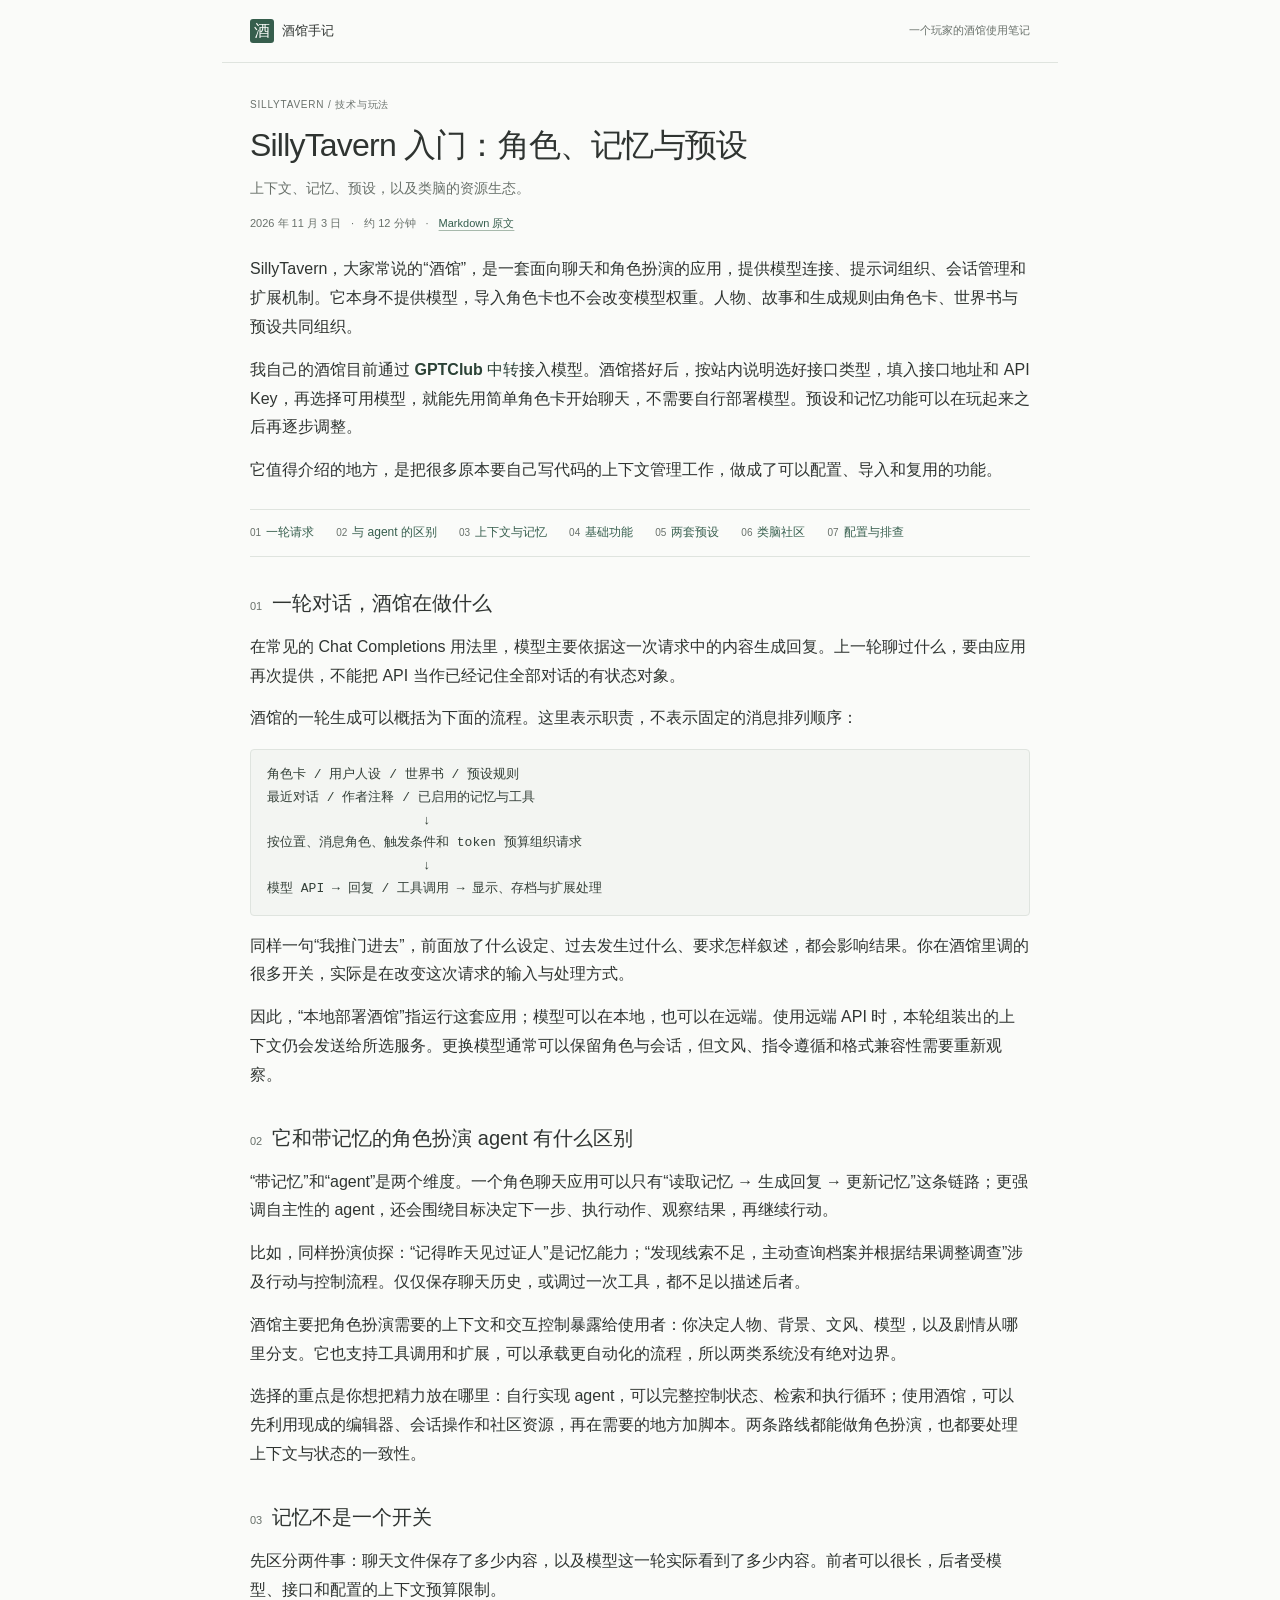
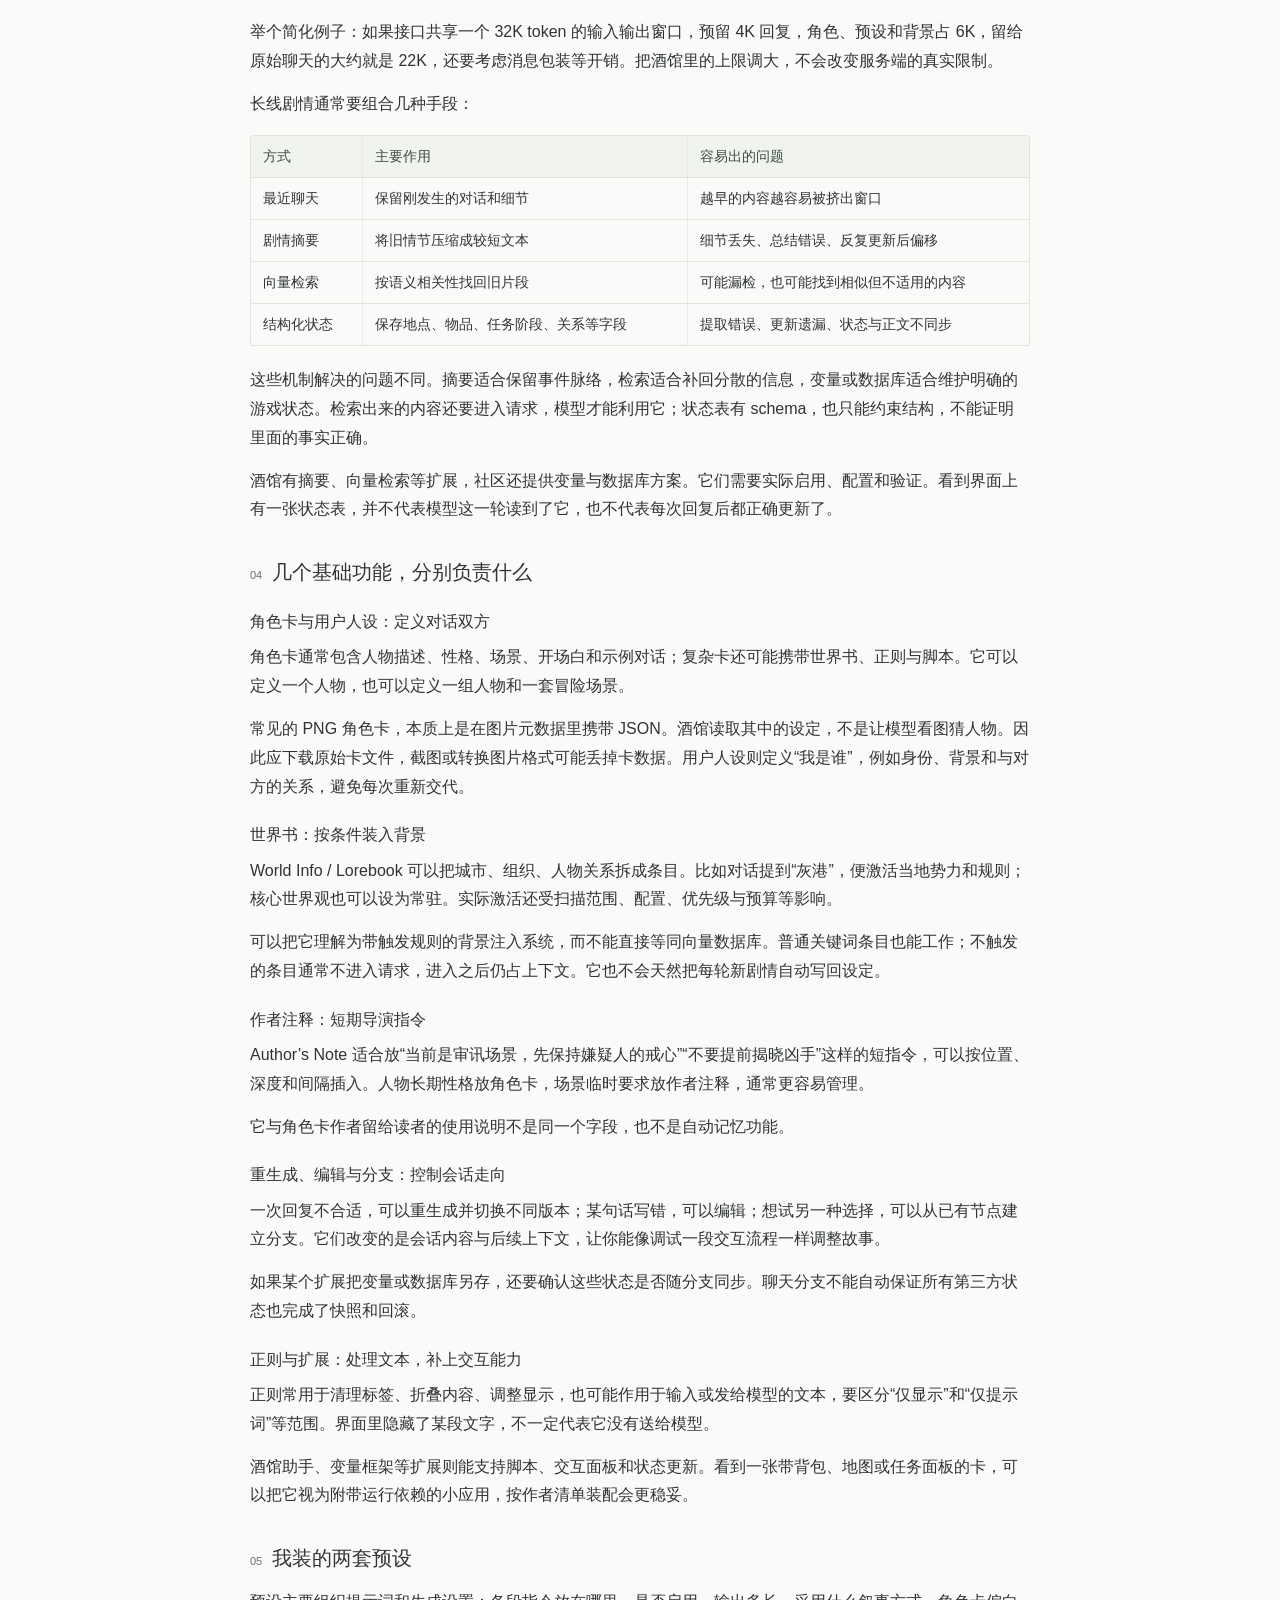
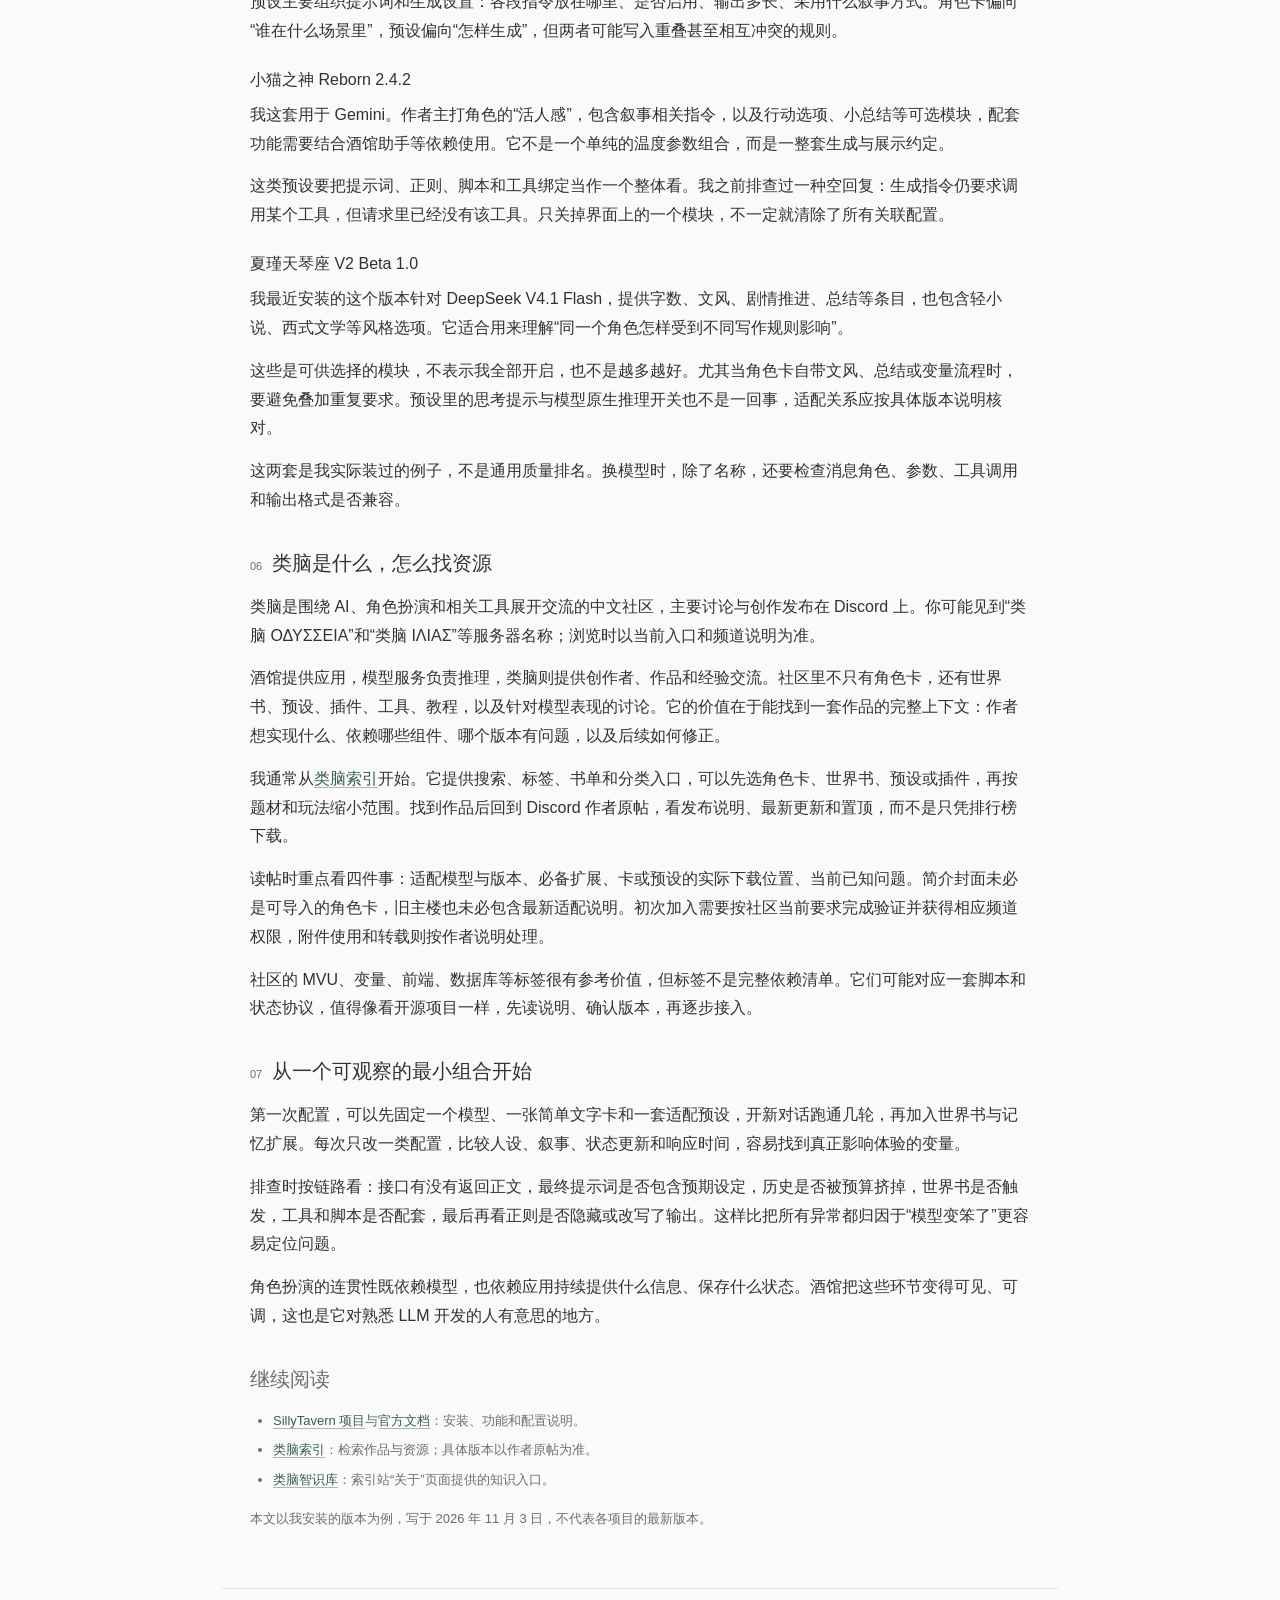
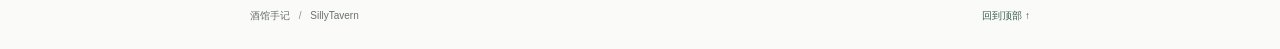
==== commit 6eb2763c: "Refine introduction and mention GPTClub relay setup" ====
--- a/index.html
+++ b/index.html
@@ -4,13 +4,13 @@
 <meta charset="utf-8">
 <meta name="viewport" content="width=device-width, initial-scale=1">
 <meta name="color-scheme" content="light">
-<title>从程序员的视角理解 SillyTavern · 酒馆手记</title>
-<meta name="description" content="从程序员的视角理解 SillyTavern：请求如何组装、上下文与记忆如何管理、两套预设怎样配合，以及类脑社区的资源入口。">
+<title>SillyTavern 入门：角色、记忆与预设 · 酒馆手记</title>
+<meta name="description" content="以自己的酒馆为例，聊聊角色、记忆与预设如何配合，通过 GPTClub 中转开始聊天，以及类脑社区的资源入口。">
 <meta property="og:type" content="article">
 <meta property="og:locale" content="zh_CN">
 <meta property="og:url" content="https://lihuifree.github.io/sillytavern-guide/">
-<meta property="og:title" content="从程序员的视角理解 SillyTavern">
-<meta property="og:description" content="从程序员的视角理解 SillyTavern：请求如何组装、上下文与记忆如何管理、两套预设怎样配合，以及类脑社区的资源入口。">
+<meta property="og:title" content="SillyTavern 入门：角色、记忆与预设">
+<meta property="og:description" content="以自己的酒馆为例，聊聊角色、记忆与预设如何配合，通过 GPTClub 中转开始聊天，以及类脑社区的资源入口。">
 <meta name="theme-color" content="#fafbf9">
 <link rel="canonical" href="https://lihuifree.github.io/sillytavern-guide/">
 <link rel="icon" href="./favicon.svg" type="image/svg+xml">
@@ -20,16 +20,17 @@
 <a class="skip-link" href="#article">跳到正文</a>
 <header class="site-header">
 <a class="wordmark" href="#top" aria-label="酒馆手记，回到顶部"><span class="mark" aria-hidden="true">酒</span>酒馆手记</a>
-<span class="site-note">给程序员的角色扮演入门</span>
+<span class="site-note">一个玩家的酒馆使用笔记</span>
 </header>
 <main id="article">
 <article>
 <header class="article-header">
 <p class="eyebrow">SILLYTAVERN / 技术与玩法</p>
-<h1>从程序员的视角理解 SillyTavern</h1>
+<h1>SillyTavern 入门：角色、记忆与预设</h1>
 <p class="deck">上下文、记忆、预设，以及类脑的资源生态。</p>
 <div class="article-meta"><time datetime="2026-11-03">2026 年 11 月 3 日</time><span aria-hidden="true">·</span><span>约 12 分钟</span><span aria-hidden="true">·</span><a href="./article.md">Markdown 原文</a></div>
-<div class="article-lead"><p>如果你已经写过 LLM API 调用，酒馆并不难理解：SillyTavern 是一套面向聊天和角色扮演的应用，提供模型连接、提示词组织、会话管理和扩展机制。它本身不提供模型，角色也不是训练进模型里的。以我自己的酒馆为例，模型通过 API 接入，人物、故事和生成规则由角色卡、世界书与预设共同组织。</p>
+<div class="article-lead"><p>SillyTavern，大家常说的“酒馆”，是一套面向聊天和角色扮演的应用，提供模型连接、提示词组织、会话管理和扩展机制。它本身不提供模型，导入角色卡也不会改变模型权重。人物、故事和生成规则由角色卡、世界书与预设共同组织。</p>
+<p>我自己的酒馆目前通过 <strong>GPTClub 中转</strong>接入模型。酒馆搭好后，按站内说明选好接口类型，填入接口地址和 API Key，再选择可用模型，就能先用简单角色卡开始聊天，不需要自行部署模型。预设和记忆功能可以在玩起来之后再逐步调整。</p>
 <p>它值得介绍的地方，是把很多原本要自己写代码的上下文管理工作，做成了可以配置、导入和复用的功能。</p></div>
 </header>
 <nav class="contents" aria-label="文章目录"><a href="#pipeline"><span aria-hidden="true">01</span>一轮请求</a>
@@ -59,7 +60,7 @@
 <p>“带记忆”和“agent”是两个维度。一个角色聊天应用可以只有“读取记忆 → 生成回复 → 更新记忆”这条链路；更强调自主性的 agent，还会围绕目标决定下一步、执行动作、观察结果，再继续行动。</p>
 <p>比如，同样扮演侦探：“记得昨天见过证人”是记忆能力；“发现线索不足，主动查询档案并根据结果调整调查”涉及行动与控制流程。仅仅保存聊天历史，或调过一次工具，都不足以描述后者。</p>
 <p>酒馆主要把角色扮演需要的上下文和交互控制暴露给使用者：你决定人物、背景、文风、模型，以及剧情从哪里分支。它也支持工具调用和扩展，可以承载更自动化的流程，所以两类系统没有绝对边界。</p>
-<p>对程序员来说，选择的重点是你想把精力放在哪里：自行实现 agent，可以完整控制状态、检索和执行循环；使用酒馆，可以先利用现成的编辑器、会话操作和社区资源，再在需要的地方加脚本。两条路线都能做角色扮演，也都要处理上下文与状态的一致性。</p>
+<p>选择的重点是你想把精力放在哪里：自行实现 agent，可以完整控制状态、检索和执行循环；使用酒馆，可以先利用现成的编辑器、会话操作和社区资源，再在需要的地方加脚本。两条路线都能做角色扮演，也都要处理上下文与状态的一致性。</p>
 </section>
 
 <section id="memory" aria-labelledby="memory-title">
@@ -140,7 +141,7 @@
 <p>酒馆提供应用，模型服务负责推理，类脑则提供创作者、作品和经验交流。社区里不只有角色卡，还有世界书、预设、插件、工具、教程，以及针对模型表现的讨论。它的价值在于能找到一套作品的完整上下文：作者想实现什么、依赖哪些组件、哪个版本有问题，以及后续如何修正。</p>
 <p>我通常从<a href="https://odysseia-forum-webpage.pages.dev/">类脑索引</a>开始。它提供搜索、标签、书单和分类入口，可以先选角色卡、世界书、预设或插件，再按题材和玩法缩小范围。找到作品后回到 Discord 作者原帖，看发布说明、最新更新和置顶，而不是只凭排行榜下载。</p>
 <p>读帖时重点看四件事：适配模型与版本、必备扩展、卡或预设的实际下载位置、当前已知问题。简介封面未必是可导入的角色卡，旧主楼也未必包含最新适配说明。初次加入需要按社区当前要求完成验证并获得相应频道权限，附件使用和转载则按作者说明处理。</p>
-<p>对程序员而言，社区的 MVU、变量、前端、数据库等标签很有参考价值，但标签不是完整依赖清单。它们可能对应一套脚本和状态协议，值得像看开源项目一样，先读说明、确认版本，再逐步接入。</p>
+<p>社区的 MVU、变量、前端、数据库等标签很有参考价值，但标签不是完整依赖清单。它们可能对应一套脚本和状态协议，值得像看开源项目一样，先读说明、确认版本，再逐步接入。</p>
 </section>
 
 <section id="starting" aria-labelledby="starting-title">
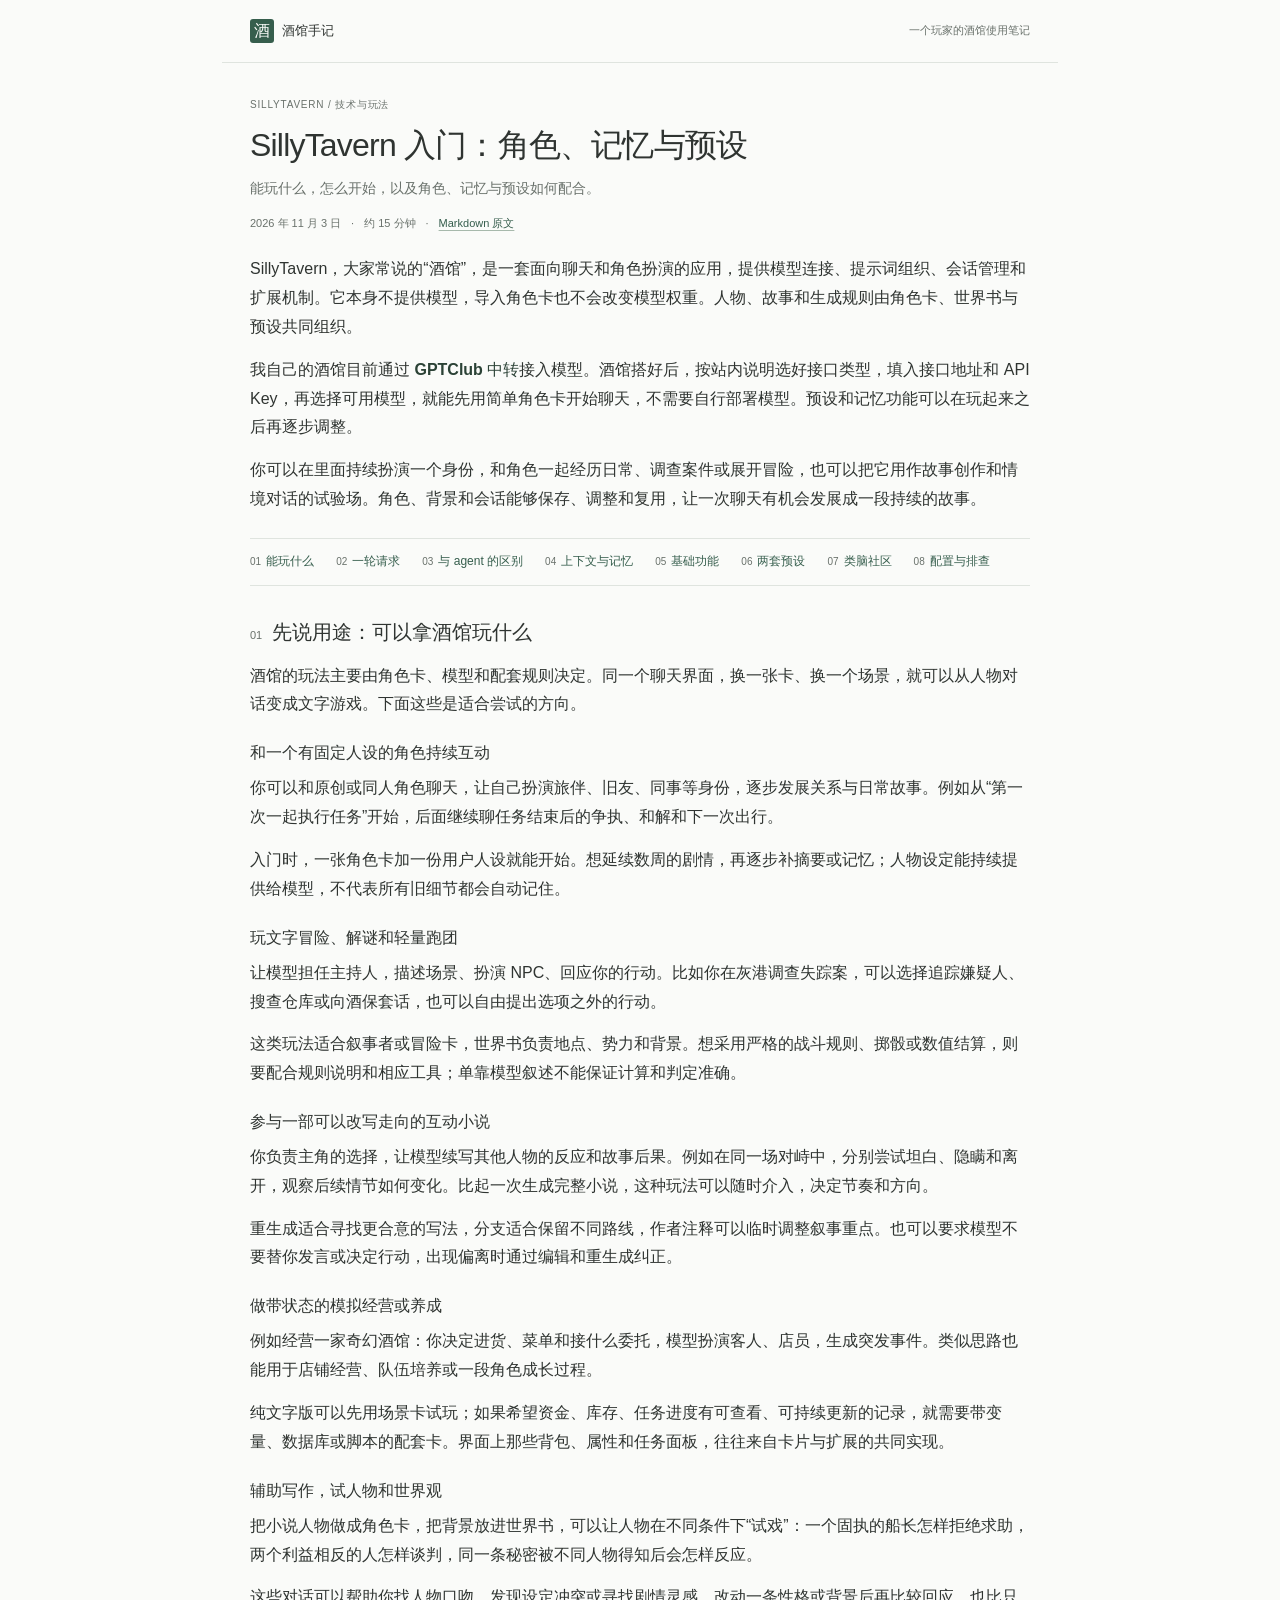
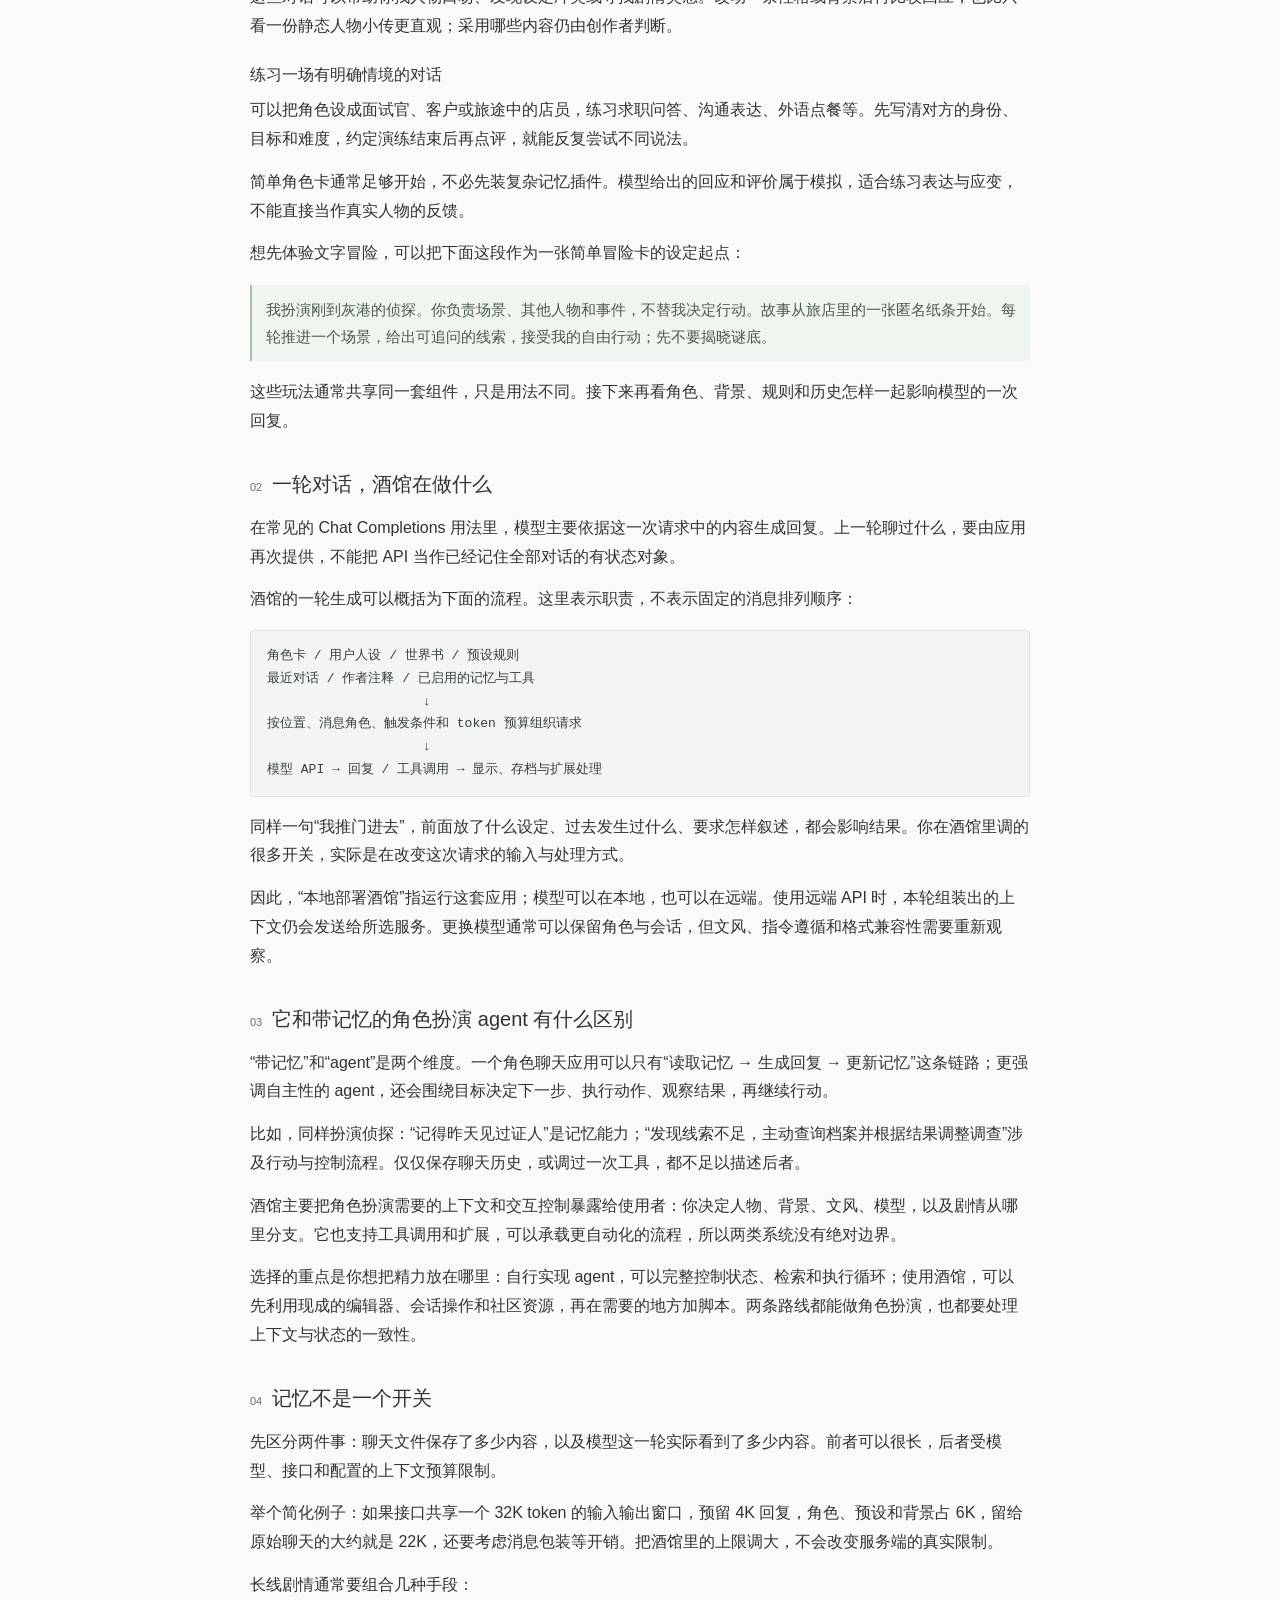
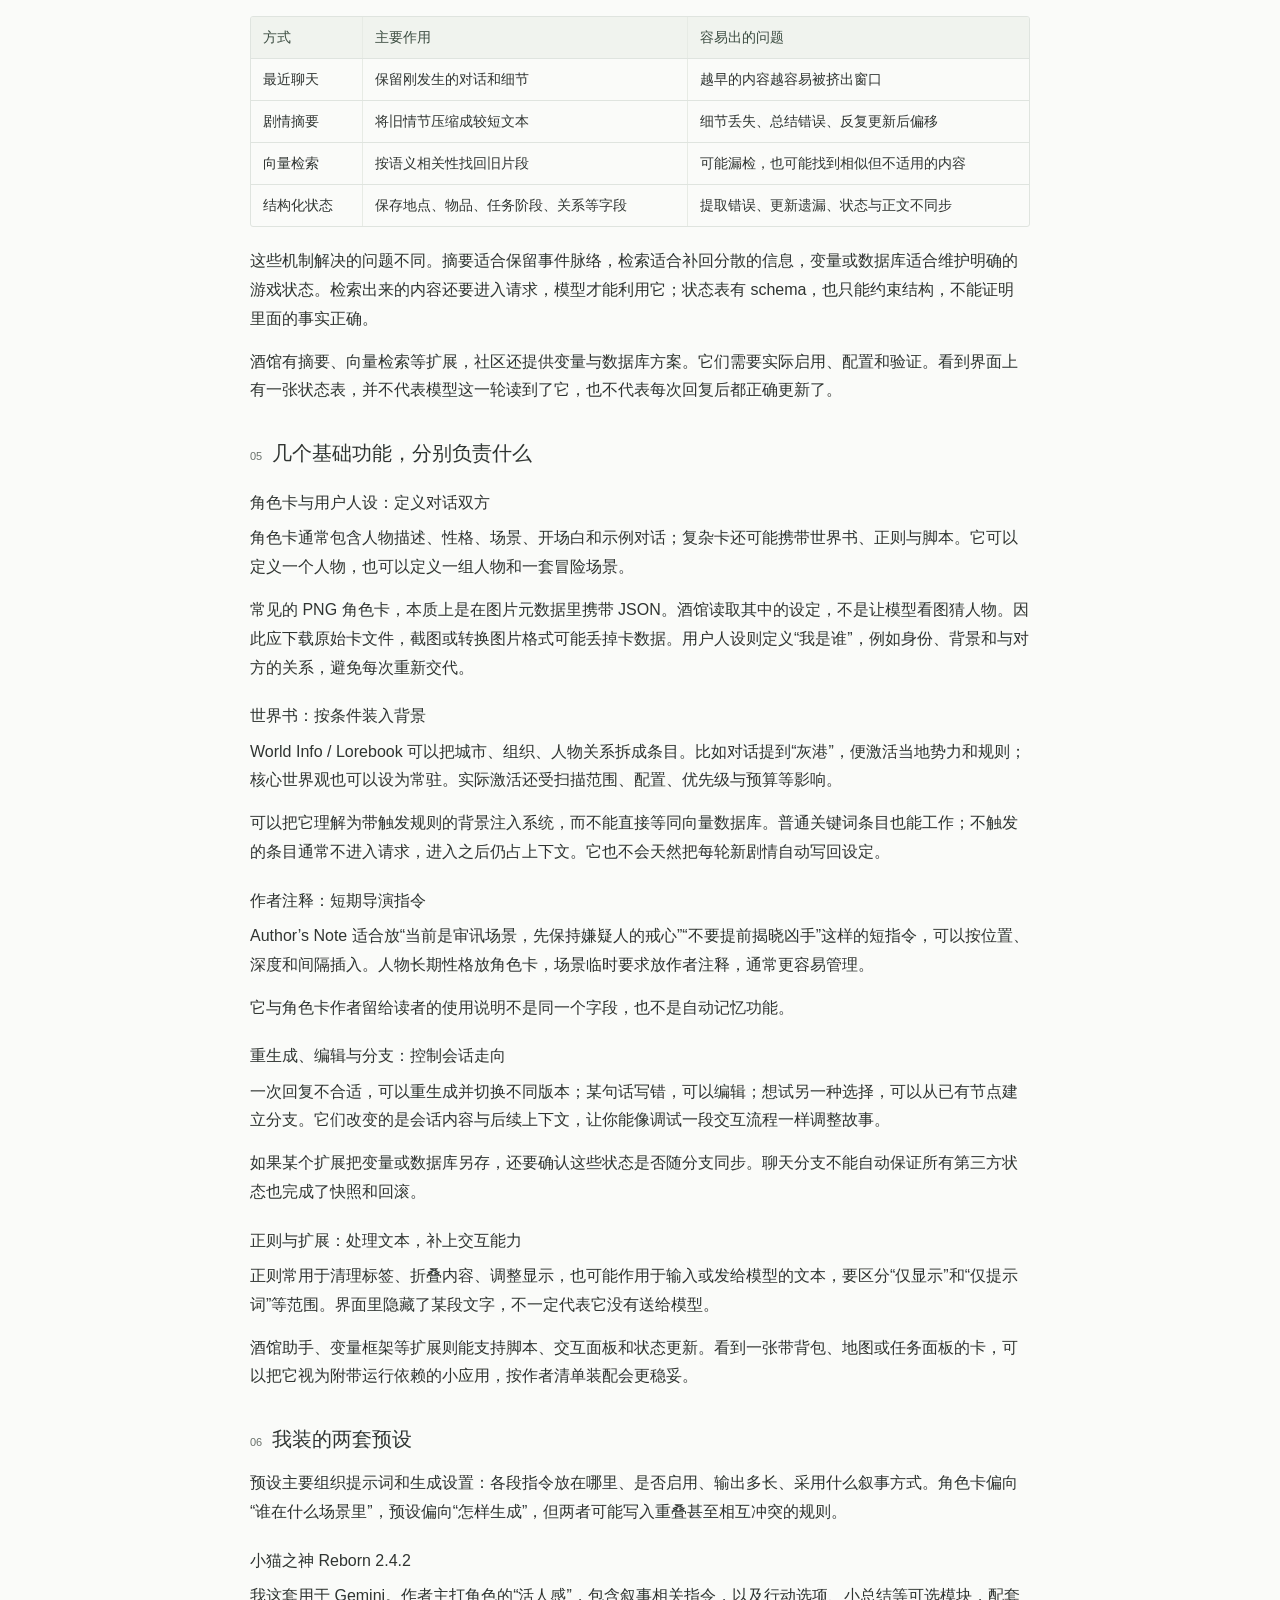
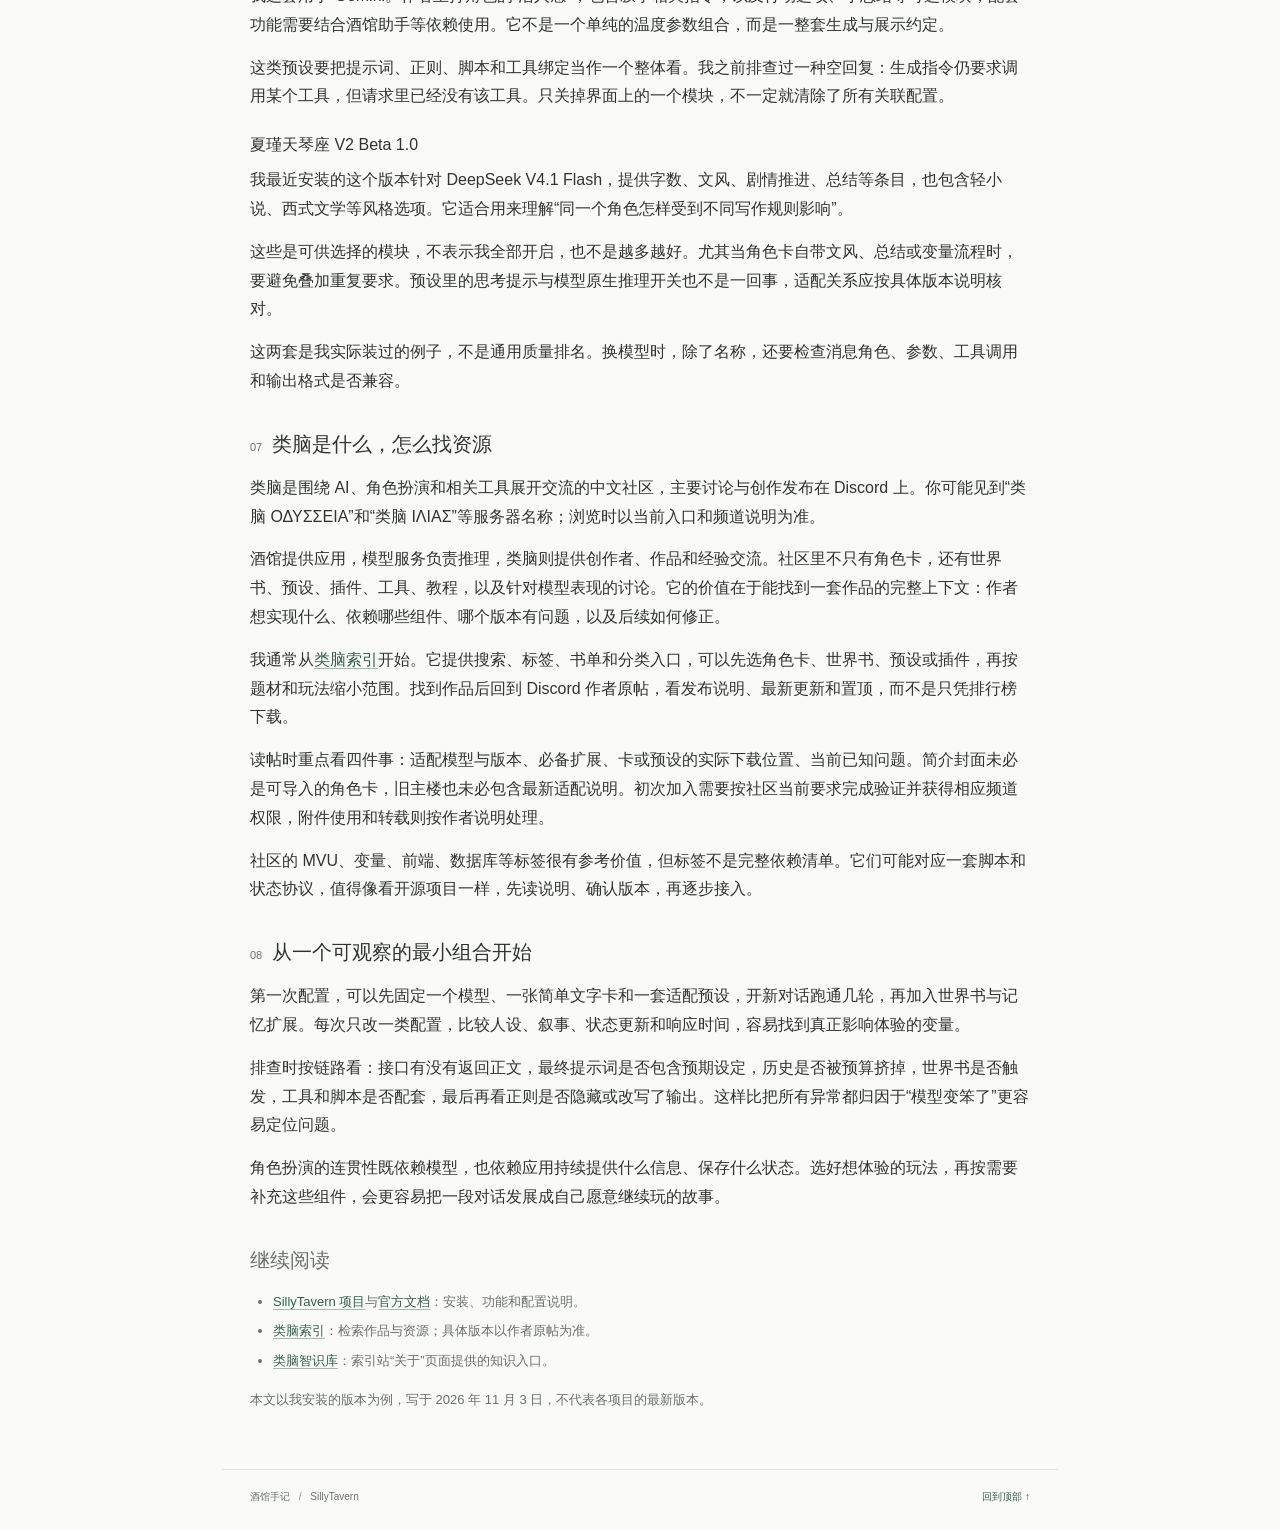
==== commit a7f9fa25: "Add practical SillyTavern use cases before the technical guide" ====
--- a/index.html
+++ b/index.html
@@ -5,12 +5,12 @@
 <meta name="viewport" content="width=device-width, initial-scale=1">
 <meta name="color-scheme" content="light">
 <title>SillyTavern 入门：角色、记忆与预设 · 酒馆手记</title>
-<meta name="description" content="以自己的酒馆为例，聊聊角色、记忆与预设如何配合，通过 GPTClub 中转开始聊天，以及类脑社区的资源入口。">
+<meta name="description" content="酒馆可以怎样玩：角色互动、文字冒险、互动小说、经营与创作。结合 GPTClub 接入、常用预设和类脑资源，介绍玩法背后的角色与记忆机制。">
 <meta property="og:type" content="article">
 <meta property="og:locale" content="zh_CN">
 <meta property="og:url" content="https://lihuifree.github.io/sillytavern-guide/">
 <meta property="og:title" content="SillyTavern 入门：角色、记忆与预设">
-<meta property="og:description" content="以自己的酒馆为例，聊聊角色、记忆与预设如何配合，通过 GPTClub 中转开始聊天，以及类脑社区的资源入口。">
+<meta property="og:description" content="酒馆可以怎样玩：角色互动、文字冒险、互动小说、经营与创作。结合 GPTClub 接入、常用预设和类脑资源，介绍玩法背后的角色与记忆机制。">
 <meta name="theme-color" content="#fafbf9">
 <link rel="canonical" href="https://lihuifree.github.io/sillytavern-guide/">
 <link rel="icon" href="./favicon.svg" type="image/svg+xml">
@@ -27,21 +27,50 @@
 <header class="article-header">
 <p class="eyebrow">SILLYTAVERN / 技术与玩法</p>
 <h1>SillyTavern 入门：角色、记忆与预设</h1>
-<p class="deck">上下文、记忆、预设，以及类脑的资源生态。</p>
-<div class="article-meta"><time datetime="2026-11-03">2026 年 11 月 3 日</time><span aria-hidden="true">·</span><span>约 12 分钟</span><span aria-hidden="true">·</span><a href="./article.md">Markdown 原文</a></div>
+<p class="deck">能玩什么，怎么开始，以及角色、记忆与预设如何配合。</p>
+<div class="article-meta"><time datetime="2026-11-03">2026 年 11 月 3 日</time><span aria-hidden="true">·</span><span>约 15 分钟</span><span aria-hidden="true">·</span><a href="./article.md">Markdown 原文</a></div>
 <div class="article-lead"><p>SillyTavern，大家常说的“酒馆”，是一套面向聊天和角色扮演的应用，提供模型连接、提示词组织、会话管理和扩展机制。它本身不提供模型，导入角色卡也不会改变模型权重。人物、故事和生成规则由角色卡、世界书与预设共同组织。</p>
 <p>我自己的酒馆目前通过 <strong>GPTClub 中转</strong>接入模型。酒馆搭好后，按站内说明选好接口类型，填入接口地址和 API Key，再选择可用模型，就能先用简单角色卡开始聊天，不需要自行部署模型。预设和记忆功能可以在玩起来之后再逐步调整。</p>
-<p>它值得介绍的地方，是把很多原本要自己写代码的上下文管理工作，做成了可以配置、导入和复用的功能。</p></div>
+<p>你可以在里面持续扮演一个身份，和角色一起经历日常、调查案件或展开冒险，也可以把它用作故事创作和情境对话的试验场。角色、背景和会话能够保存、调整和复用，让一次聊天有机会发展成一段持续的故事。</p></div>
 </header>
-<nav class="contents" aria-label="文章目录"><a href="#pipeline"><span aria-hidden="true">01</span>一轮请求</a>
-<a href="#agent"><span aria-hidden="true">02</span>与 agent 的区别</a>
-<a href="#memory"><span aria-hidden="true">03</span>上下文与记忆</a>
-<a href="#basics"><span aria-hidden="true">04</span>基础功能</a>
-<a href="#presets"><span aria-hidden="true">05</span>两套预设</a>
-<a href="#community"><span aria-hidden="true">06</span>类脑社区</a>
-<a href="#starting"><span aria-hidden="true">07</span>配置与排查</a></nav>
+<nav class="contents" aria-label="文章目录"><a href="#uses"><span aria-hidden="true">01</span>能玩什么</a>
+<a href="#pipeline"><span aria-hidden="true">02</span>一轮请求</a>
+<a href="#agent"><span aria-hidden="true">03</span>与 agent 的区别</a>
+<a href="#memory"><span aria-hidden="true">04</span>上下文与记忆</a>
+<a href="#basics"><span aria-hidden="true">05</span>基础功能</a>
+<a href="#presets"><span aria-hidden="true">06</span>两套预设</a>
+<a href="#community"><span aria-hidden="true">07</span>类脑社区</a>
+<a href="#starting"><span aria-hidden="true">08</span>配置与排查</a></nav>
+<section id="uses" aria-labelledby="uses-title">
+<div class="section-heading"><span class="section-number" aria-hidden="true">01</span><h2 id="uses-title">先说用途：可以拿酒馆玩什么</h2></div>
+<p>酒馆的玩法主要由角色卡、模型和配套规则决定。同一个聊天界面，换一张卡、换一个场景，就可以从人物对话变成文字游戏。下面这些是适合尝试的方向。</p>
+<h3>和一个有固定人设的角色持续互动</h3>
+<p>你可以和原创或同人角色聊天，让自己扮演旅伴、旧友、同事等身份，逐步发展关系与日常故事。例如从“第一次一起执行任务”开始，后面继续聊任务结束后的争执、和解和下一次出行。</p>
+<p>入门时，一张角色卡加一份用户人设就能开始。想延续数周的剧情，再逐步补摘要或记忆；人物设定能持续提供给模型，不代表所有旧细节都会自动记住。</p>
+<h3>玩文字冒险、解谜和轻量跑团</h3>
+<p>让模型担任主持人，描述场景、扮演 NPC、回应你的行动。比如你在灰港调查失踪案，可以选择追踪嫌疑人、搜查仓库或向酒保套话，也可以自由提出选项之外的行动。</p>
+<p>这类玩法适合叙事者或冒险卡，世界书负责地点、势力和背景。想采用严格的战斗规则、掷骰或数值结算，则要配合规则说明和相应工具；单靠模型叙述不能保证计算和判定准确。</p>
+<h3>参与一部可以改写走向的互动小说</h3>
+<p>你负责主角的选择，让模型续写其他人物的反应和故事后果。例如在同一场对峙中，分别尝试坦白、隐瞒和离开，观察后续情节如何变化。比起一次生成完整小说，这种玩法可以随时介入，决定节奏和方向。</p>
+<p>重生成适合寻找更合意的写法，分支适合保留不同路线，作者注释可以临时调整叙事重点。也可以要求模型不要替你发言或决定行动，出现偏离时通过编辑和重生成纠正。</p>
+<h3>做带状态的模拟经营或养成</h3>
+<p>例如经营一家奇幻酒馆：你决定进货、菜单和接什么委托，模型扮演客人、店员，生成突发事件。类似思路也能用于店铺经营、队伍培养或一段角色成长过程。</p>
+<p>纯文字版可以先用场景卡试玩；如果希望资金、库存、任务进度有可查看、可持续更新的记录，就需要带变量、数据库或脚本的配套卡。界面上那些背包、属性和任务面板，往往来自卡片与扩展的共同实现。</p>
+<h3>辅助写作，试人物和世界观</h3>
+<p>把小说人物做成角色卡，把背景放进世界书，可以让人物在不同条件下“试戏”：一个固执的船长怎样拒绝求助，两个利益相反的人怎样谈判，同一条秘密被不同人物得知后会怎样反应。</p>
+<p>这些对话可以帮助你找人物口吻、发现设定冲突或寻找剧情灵感。改动一条性格或背景后再比较回应，也比只看一份静态人物小传更直观；采用哪些内容仍由创作者判断。</p>
+<h3>练习一场有明确情境的对话</h3>
+<p>可以把角色设成面试官、客户或旅途中的店员，练习求职问答、沟通表达、外语点餐等。先写清对方的身份、目标和难度，约定演练结束后再点评，就能反复尝试不同说法。</p>
+<p>简单角色卡通常足够开始，不必先装复杂记忆插件。模型给出的回应和评价属于模拟，适合练习表达与应变，不能直接当作真实人物的反馈。</p>
+<p>想先体验文字冒险，可以把下面这段作为一张简单冒险卡的设定起点：</p>
+<blockquote>
+  <p>我扮演刚到灰港的侦探。你负责场景、其他人物和事件，不替我决定行动。故事从旅店里的一张匿名纸条开始。每轮推进一个场景，给出可追问的线索，接受我的自由行动；先不要揭晓谜底。</p>
+</blockquote>
+<p>这些玩法通常共享同一套组件，只是用法不同。接下来再看角色、背景、规则和历史怎样一起影响模型的一次回复。</p>
+</section>
+
 <section id="pipeline" aria-labelledby="pipeline-title">
-<div class="section-heading"><span class="section-number" aria-hidden="true">01</span><h2 id="pipeline-title">一轮对话，酒馆在做什么</h2></div>
+<div class="section-heading"><span class="section-number" aria-hidden="true">02</span><h2 id="pipeline-title">一轮对话，酒馆在做什么</h2></div>
 <p>在常见的 Chat Completions 用法里，模型主要依据这一次请求中的内容生成回复。上一轮聊过什么，要由应用再次提供，不能把 API 当作已经记住全部对话的有状态对象。</p>
 <p>酒馆的一轮生成可以概括为下面的流程。这里表示职责，不表示固定的消息排列顺序：</p>
 <pre><code class="text language-text">角色卡 / 用户人设 / 世界书 / 预设规则
@@ -56,7 +85,7 @@
 </section>
 
 <section id="agent" aria-labelledby="agent-title">
-<div class="section-heading"><span class="section-number" aria-hidden="true">02</span><h2 id="agent-title">它和带记忆的角色扮演 agent 有什么区别</h2></div>
+<div class="section-heading"><span class="section-number" aria-hidden="true">03</span><h2 id="agent-title">它和带记忆的角色扮演 agent 有什么区别</h2></div>
 <p>“带记忆”和“agent”是两个维度。一个角色聊天应用可以只有“读取记忆 → 生成回复 → 更新记忆”这条链路；更强调自主性的 agent，还会围绕目标决定下一步、执行动作、观察结果，再继续行动。</p>
 <p>比如，同样扮演侦探：“记得昨天见过证人”是记忆能力；“发现线索不足，主动查询档案并根据结果调整调查”涉及行动与控制流程。仅仅保存聊天历史，或调过一次工具，都不足以描述后者。</p>
 <p>酒馆主要把角色扮演需要的上下文和交互控制暴露给使用者：你决定人物、背景、文风、模型，以及剧情从哪里分支。它也支持工具调用和扩展，可以承载更自动化的流程，所以两类系统没有绝对边界。</p>
@@ -64,7 +93,7 @@
 </section>
 
 <section id="memory" aria-labelledby="memory-title">
-<div class="section-heading"><span class="section-number" aria-hidden="true">03</span><h2 id="memory-title">记忆不是一个开关</h2></div>
+<div class="section-heading"><span class="section-number" aria-hidden="true">04</span><h2 id="memory-title">记忆不是一个开关</h2></div>
 <p>先区分两件事：聊天文件保存了多少内容，以及模型这一轮实际看到了多少内容。前者可以很长，后者受模型、接口和配置的上下文预算限制。</p>
 <p>举个简化例子：如果接口共享一个 32K token 的输入输出窗口，预留 4K 回复，角色、预设和背景占 6K，留给原始聊天的大约就是 22K，还要考虑消息包装等开销。把酒馆里的上限调大，不会改变服务端的真实限制。</p>
 <p>长线剧情通常要组合几种手段：</p>
@@ -105,7 +134,7 @@
 </section>
 
 <section id="basics" aria-labelledby="basics-title">
-<div class="section-heading"><span class="section-number" aria-hidden="true">04</span><h2 id="basics-title">几个基础功能，分别负责什么</h2></div>
+<div class="section-heading"><span class="section-number" aria-hidden="true">05</span><h2 id="basics-title">几个基础功能，分别负责什么</h2></div>
 <h3>角色卡与用户人设：定义对话双方</h3>
 <p>角色卡通常包含人物描述、性格、场景、开场白和示例对话；复杂卡还可能携带世界书、正则与脚本。它可以定义一个人物，也可以定义一组人物和一套冒险场景。</p>
 <p>常见的 PNG 角色卡，本质上是在图片元数据里携带 JSON。酒馆读取其中的设定，不是让模型看图猜人物。因此应下载原始卡文件，截图或转换图片格式可能丢掉卡数据。用户人设则定义“我是谁”，例如身份、背景和与对方的关系，避免每次重新交代。</p>
@@ -124,7 +153,7 @@
 </section>
 
 <section id="presets" aria-labelledby="presets-title">
-<div class="section-heading"><span class="section-number" aria-hidden="true">05</span><h2 id="presets-title">我装的两套预设</h2></div>
+<div class="section-heading"><span class="section-number" aria-hidden="true">06</span><h2 id="presets-title">我装的两套预设</h2></div>
 <p>预设主要组织提示词和生成设置：各段指令放在哪里、是否启用、输出多长、采用什么叙事方式。角色卡偏向“谁在什么场景里”，预设偏向“怎样生成”，但两者可能写入重叠甚至相互冲突的规则。</p>
 <h3>小猫之神 Reborn 2.4.2</h3>
 <p>我这套用于 Gemini。作者主打角色的“活人感”，包含叙事相关指令，以及行动选项、小总结等可选模块，配套功能需要结合酒馆助手等依赖使用。它不是一个单纯的温度参数组合，而是一整套生成与展示约定。</p>
@@ -136,7 +165,7 @@
 </section>
 
 <section id="community" aria-labelledby="community-title">
-<div class="section-heading"><span class="section-number" aria-hidden="true">06</span><h2 id="community-title">类脑是什么，怎么找资源</h2></div>
+<div class="section-heading"><span class="section-number" aria-hidden="true">07</span><h2 id="community-title">类脑是什么，怎么找资源</h2></div>
 <p>类脑是围绕 AI、角色扮演和相关工具展开交流的中文社区，主要讨论与创作发布在 Discord 上。你可能见到“类脑 ΟΔΥΣΣΕΙΑ”和“类脑 ΙΛΙΑΣ”等服务器名称；浏览时以当前入口和频道说明为准。</p>
 <p>酒馆提供应用，模型服务负责推理，类脑则提供创作者、作品和经验交流。社区里不只有角色卡，还有世界书、预设、插件、工具、教程，以及针对模型表现的讨论。它的价值在于能找到一套作品的完整上下文：作者想实现什么、依赖哪些组件、哪个版本有问题，以及后续如何修正。</p>
 <p>我通常从<a href="https://odysseia-forum-webpage.pages.dev/">类脑索引</a>开始。它提供搜索、标签、书单和分类入口，可以先选角色卡、世界书、预设或插件，再按题材和玩法缩小范围。找到作品后回到 Discord 作者原帖，看发布说明、最新更新和置顶，而不是只凭排行榜下载。</p>
@@ -145,10 +174,10 @@
 </section>
 
 <section id="starting" aria-labelledby="starting-title">
-<div class="section-heading"><span class="section-number" aria-hidden="true">07</span><h2 id="starting-title">从一个可观察的最小组合开始</h2></div>
+<div class="section-heading"><span class="section-number" aria-hidden="true">08</span><h2 id="starting-title">从一个可观察的最小组合开始</h2></div>
 <p>第一次配置，可以先固定一个模型、一张简单文字卡和一套适配预设，开新对话跑通几轮，再加入世界书与记忆扩展。每次只改一类配置，比较人设、叙事、状态更新和响应时间，容易找到真正影响体验的变量。</p>
 <p>排查时按链路看：接口有没有返回正文，最终提示词是否包含预期设定，历史是否被预算挤掉，世界书是否触发，工具和脚本是否配套，最后再看正则是否隐藏或改写了输出。这样比把所有异常都归因于“模型变笨了”更容易定位问题。</p>
-<p>角色扮演的连贯性既依赖模型，也依赖应用持续提供什么信息、保存什么状态。酒馆把这些环节变得可见、可调，这也是它对熟悉 LLM 开发的人有意思的地方。</p>
+<p>角色扮演的连贯性既依赖模型，也依赖应用持续提供什么信息、保存什么状态。选好想体验的玩法，再按需要补充这些组件，会更容易把一段对话发展成自己愿意继续玩的故事。</p>
 </section>
 
 <section id="references" class="references" aria-labelledby="references-title">
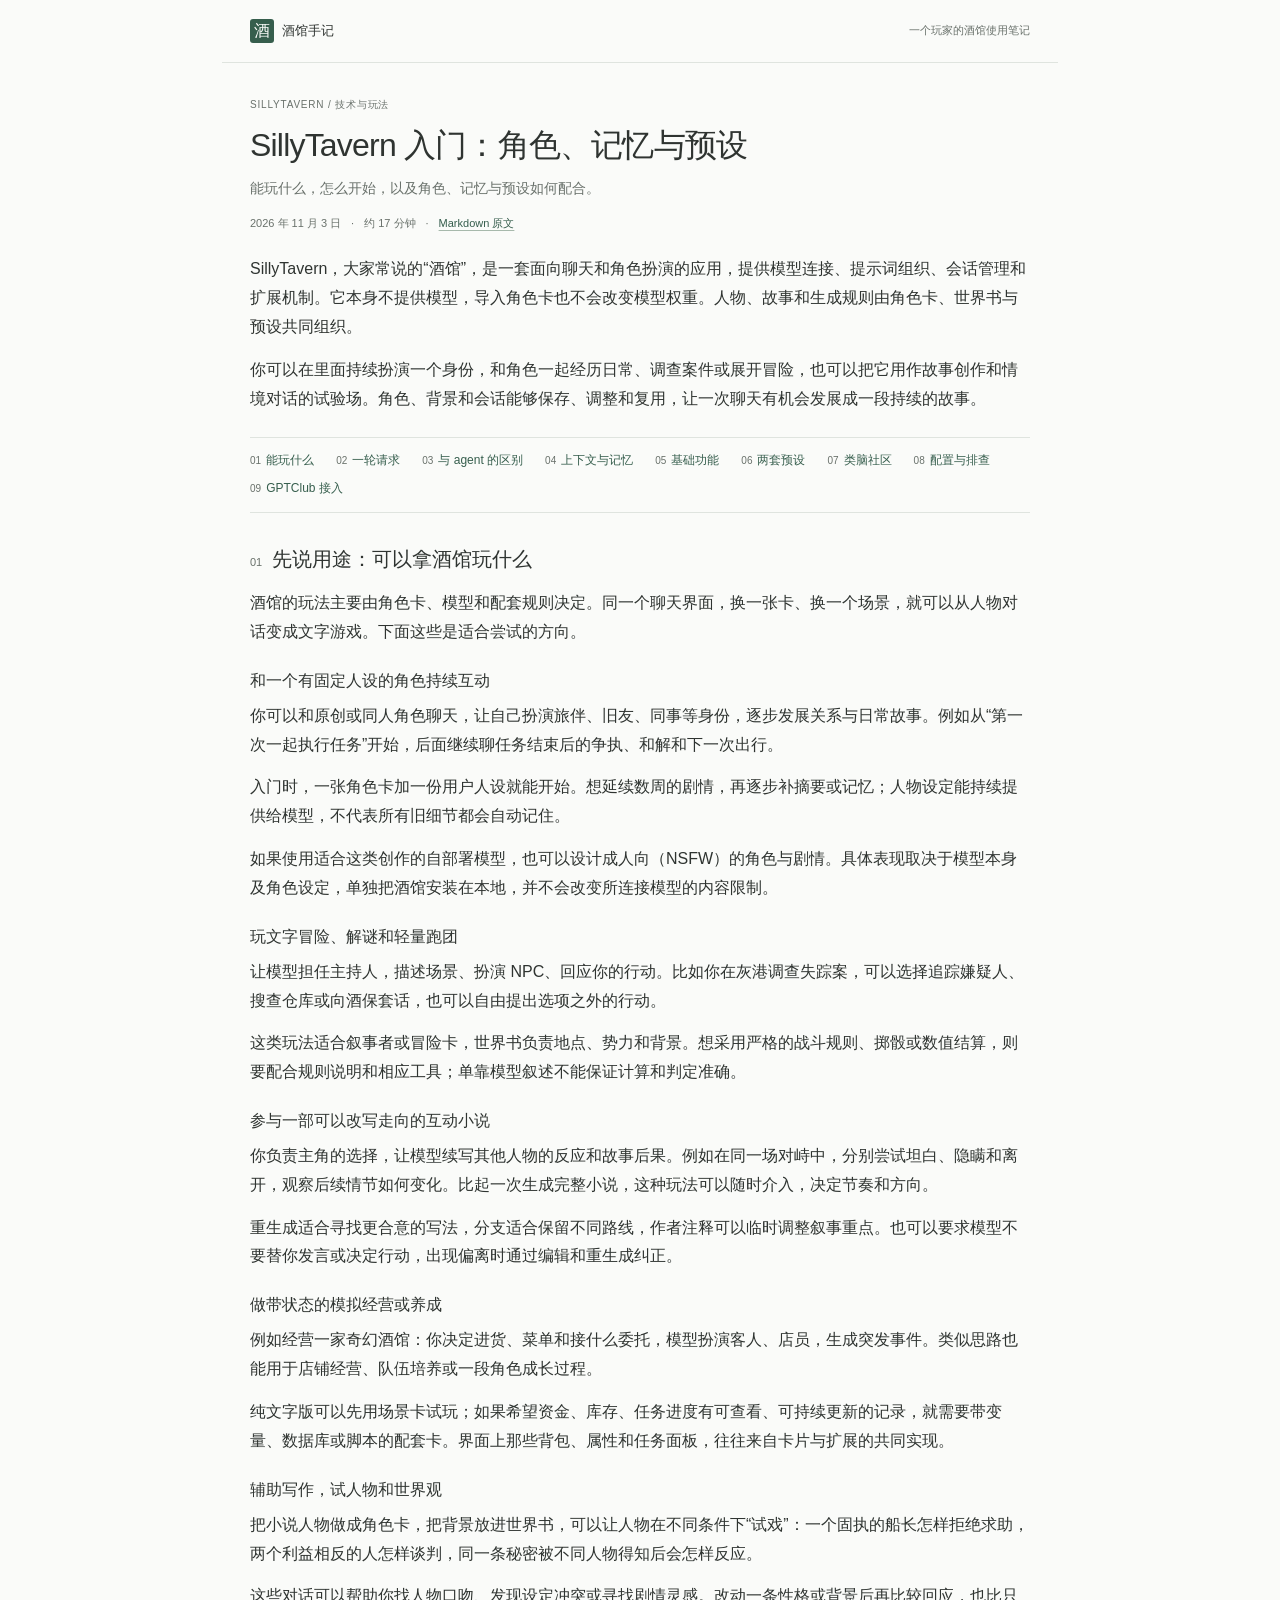
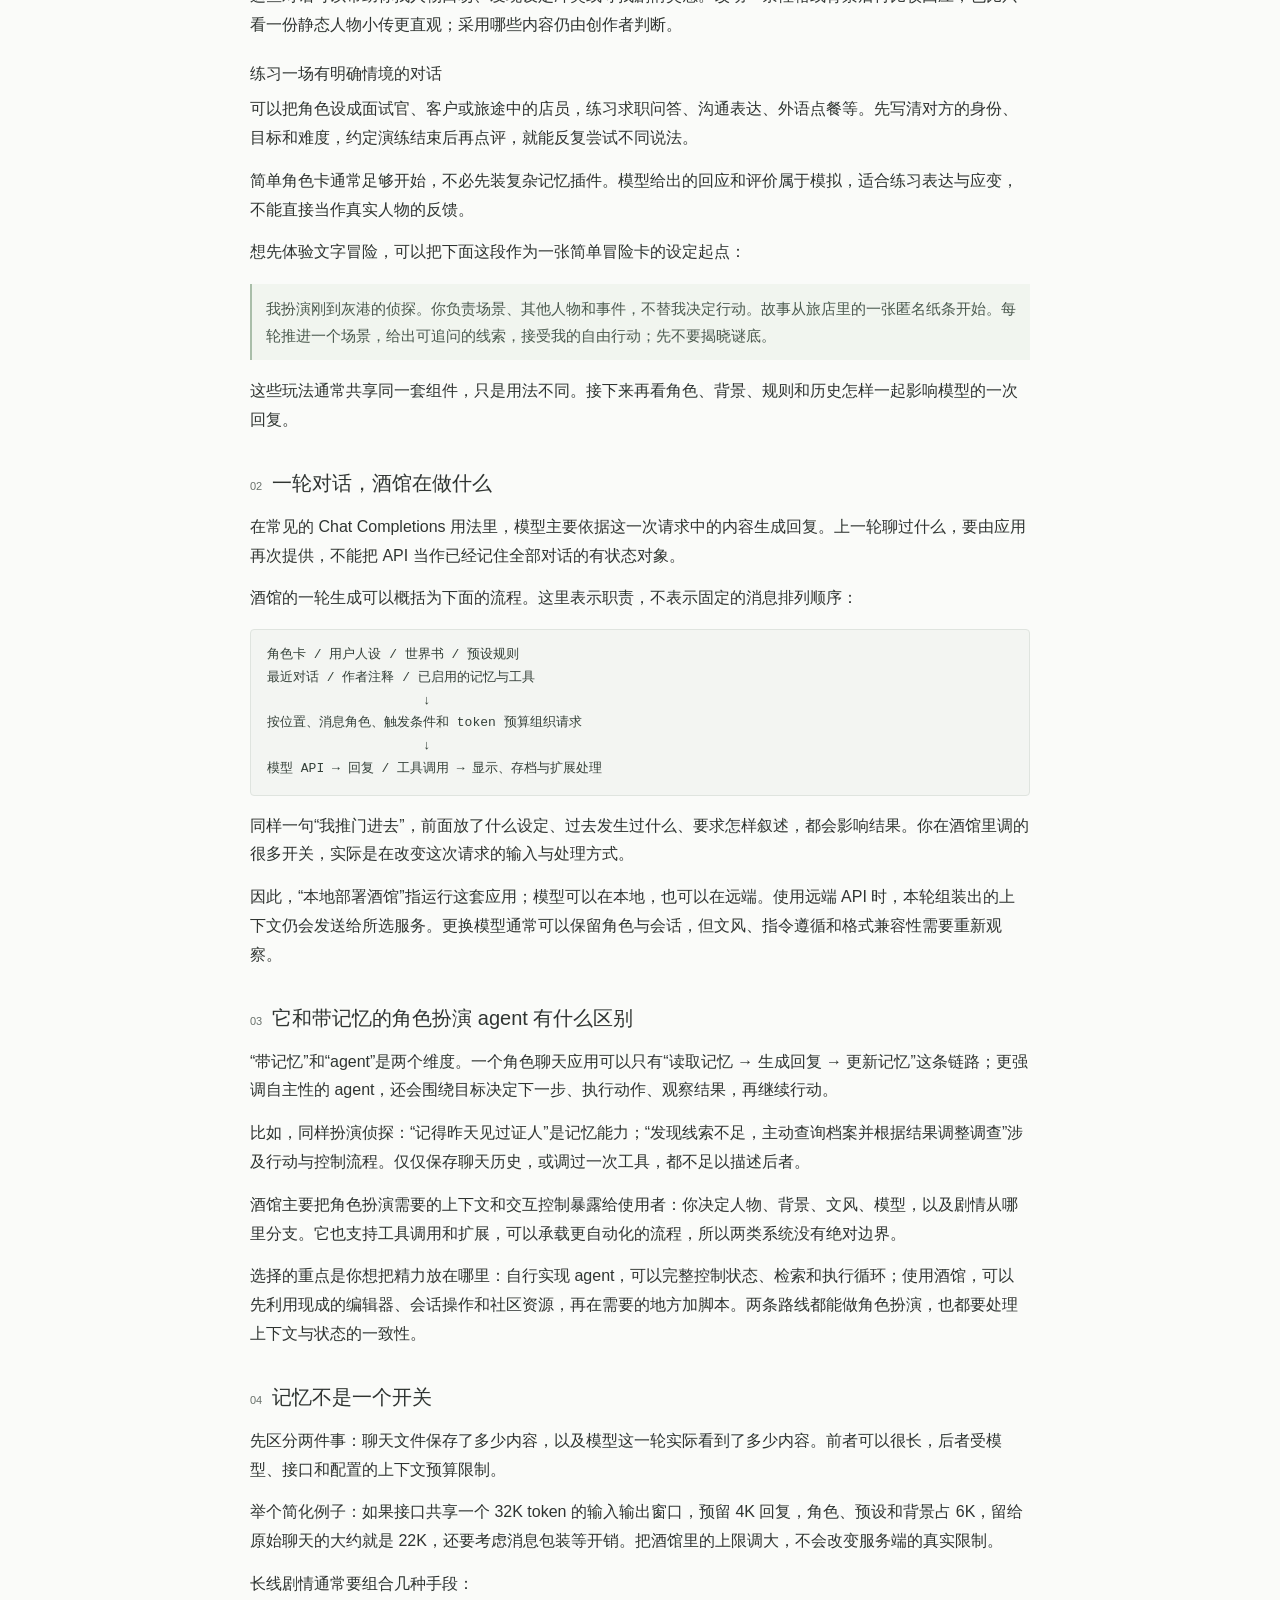
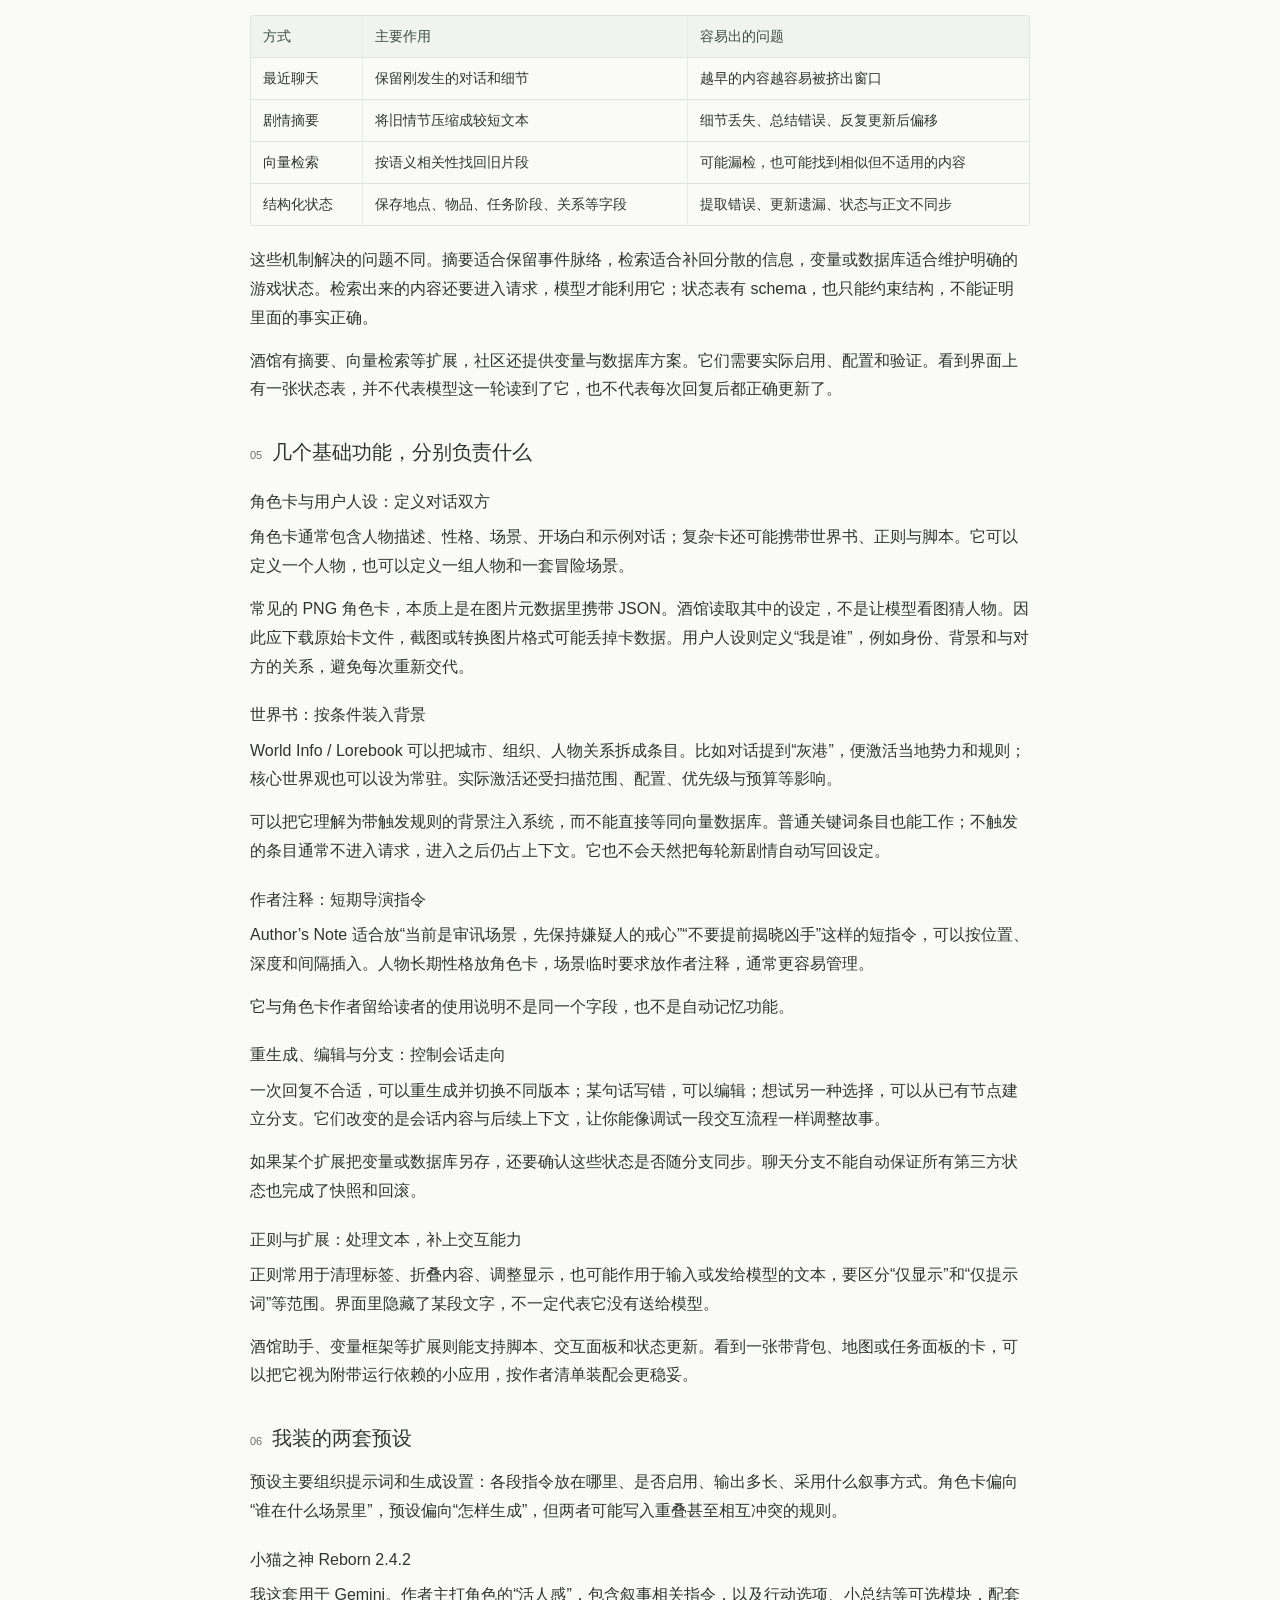
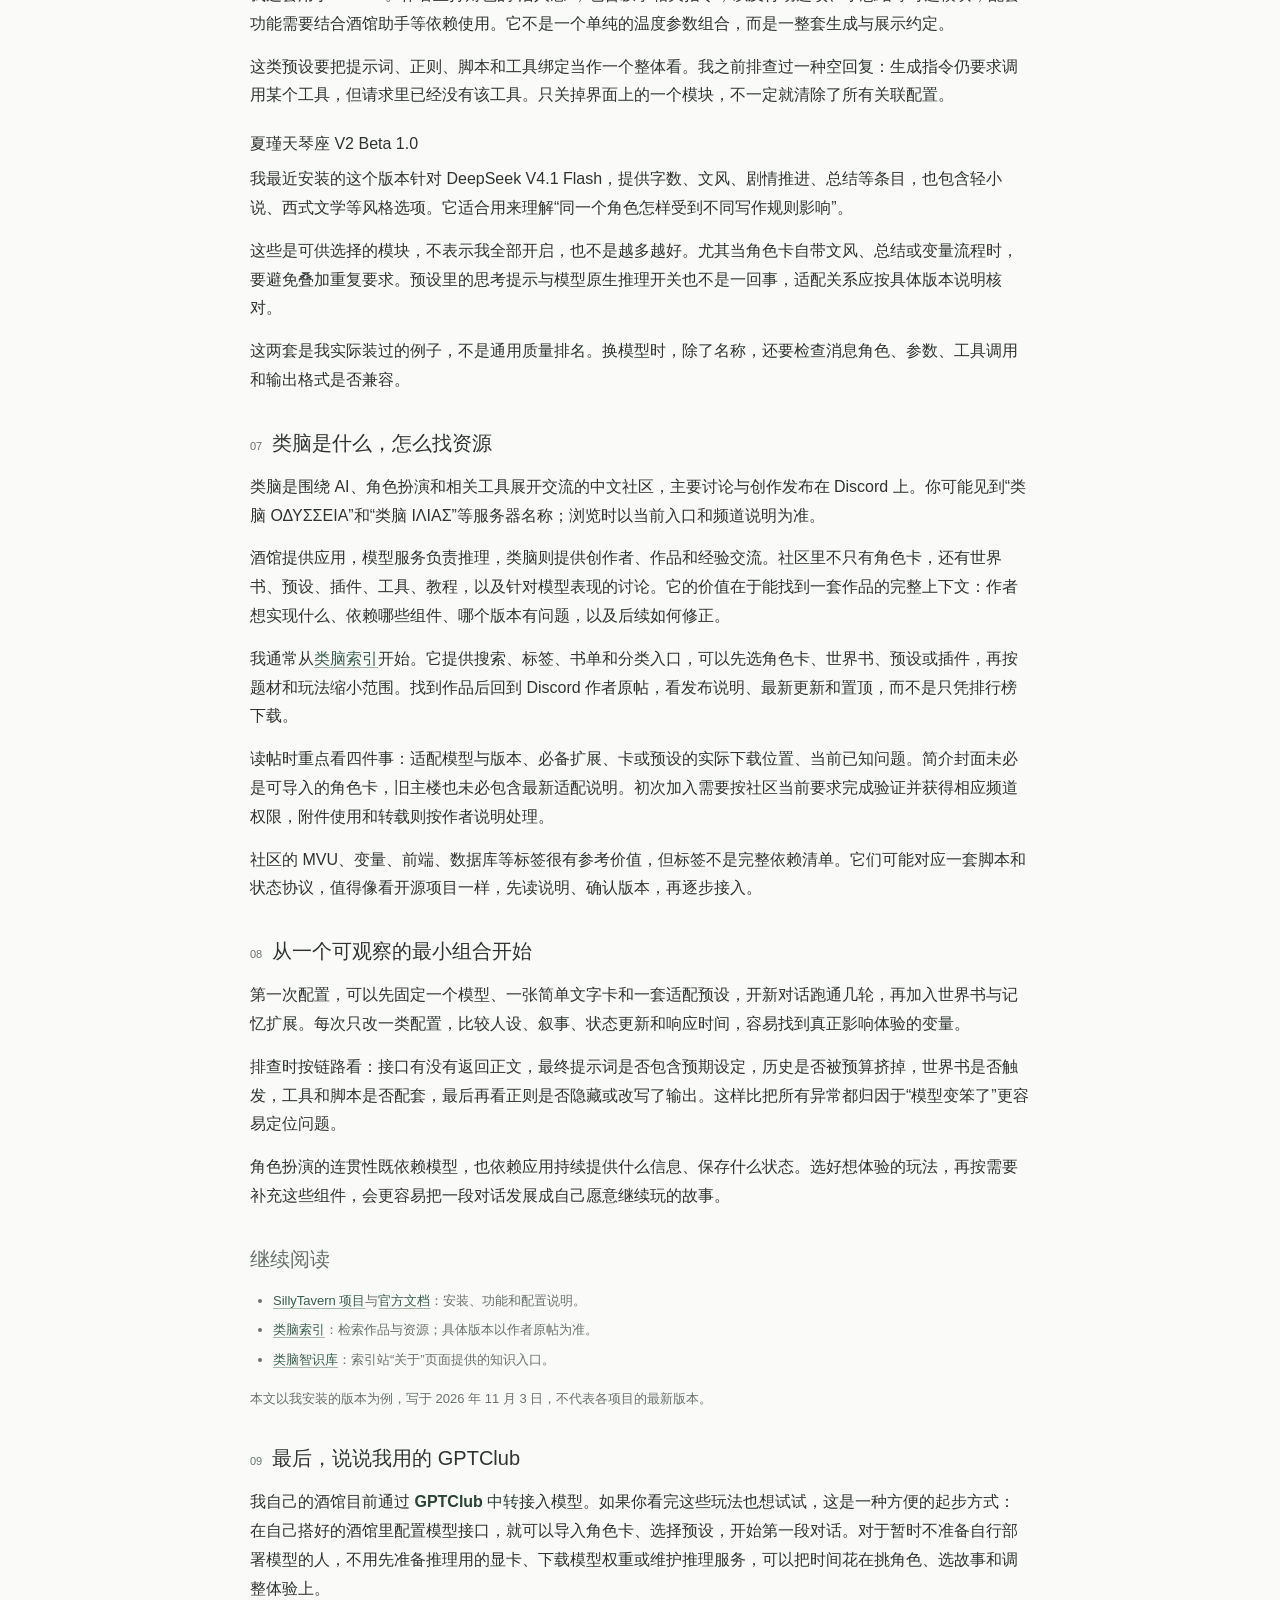
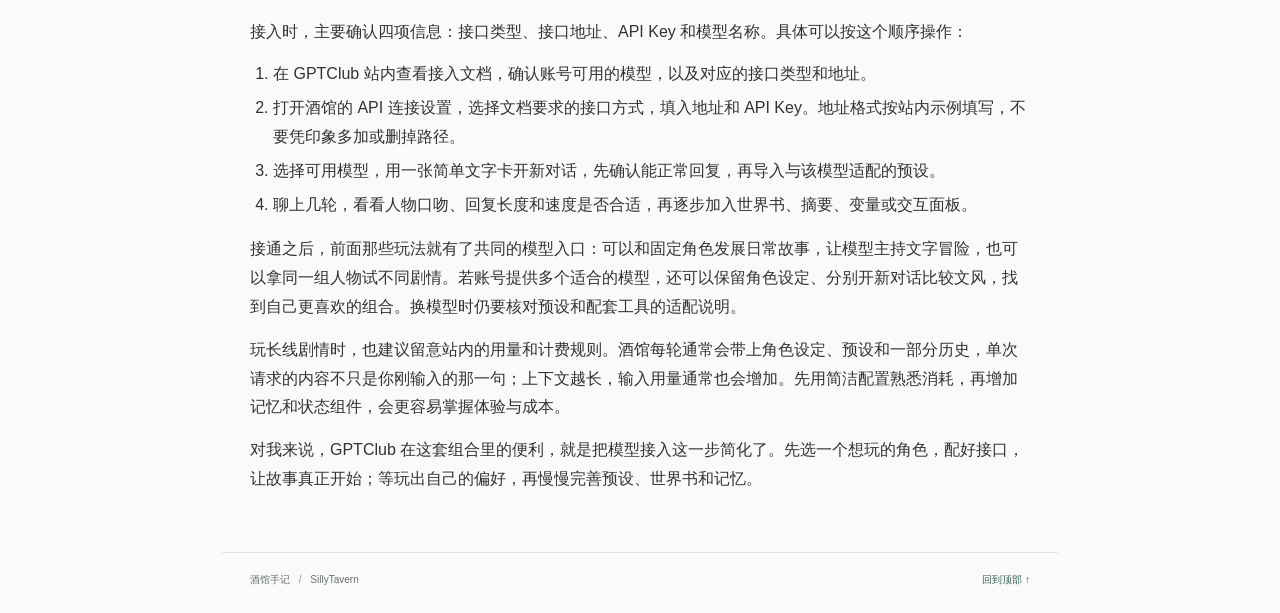
==== commit d266ace9: "Expand closing GPTClub introduction and mention self-hosted adult roleplay" ====
--- a/index.html
+++ b/index.html
@@ -5,12 +5,12 @@
 <meta name="viewport" content="width=device-width, initial-scale=1">
 <meta name="color-scheme" content="light">
 <title>SillyTavern 入门：角色、记忆与预设 · 酒馆手记</title>
-<meta name="description" content="酒馆可以怎样玩：角色互动、文字冒险、互动小说、经营与创作。结合 GPTClub 接入、常用预设和类脑资源，介绍玩法背后的角色与记忆机制。">
+<meta name="description" content="酒馆可以怎样玩：角色互动、文字冒险、互动小说、经营与创作。结合常用预设和类脑资源，介绍玩法背后的角色与记忆机制。">
 <meta property="og:type" content="article">
 <meta property="og:locale" content="zh_CN">
 <meta property="og:url" content="https://lihuifree.github.io/sillytavern-guide/">
 <meta property="og:title" content="SillyTavern 入门：角色、记忆与预设">
-<meta property="og:description" content="酒馆可以怎样玩：角色互动、文字冒险、互动小说、经营与创作。结合 GPTClub 接入、常用预设和类脑资源，介绍玩法背后的角色与记忆机制。">
+<meta property="og:description" content="酒馆可以怎样玩：角色互动、文字冒险、互动小说、经营与创作。结合常用预设和类脑资源，介绍玩法背后的角色与记忆机制。">
 <meta name="theme-color" content="#fafbf9">
 <link rel="canonical" href="https://lihuifree.github.io/sillytavern-guide/">
 <link rel="icon" href="./favicon.svg" type="image/svg+xml">
@@ -28,9 +28,8 @@
 <p class="eyebrow">SILLYTAVERN / 技术与玩法</p>
 <h1>SillyTavern 入门：角色、记忆与预设</h1>
 <p class="deck">能玩什么，怎么开始，以及角色、记忆与预设如何配合。</p>
-<div class="article-meta"><time datetime="2026-11-03">2026 年 11 月 3 日</time><span aria-hidden="true">·</span><span>约 15 分钟</span><span aria-hidden="true">·</span><a href="./article.md">Markdown 原文</a></div>
+<div class="article-meta"><time datetime="2026-11-03">2026 年 11 月 3 日</time><span aria-hidden="true">·</span><span>约 17 分钟</span><span aria-hidden="true">·</span><a href="./article.md">Markdown 原文</a></div>
 <div class="article-lead"><p>SillyTavern，大家常说的“酒馆”，是一套面向聊天和角色扮演的应用，提供模型连接、提示词组织、会话管理和扩展机制。它本身不提供模型，导入角色卡也不会改变模型权重。人物、故事和生成规则由角色卡、世界书与预设共同组织。</p>
-<p>我自己的酒馆目前通过 <strong>GPTClub 中转</strong>接入模型。酒馆搭好后，按站内说明选好接口类型，填入接口地址和 API Key，再选择可用模型，就能先用简单角色卡开始聊天，不需要自行部署模型。预设和记忆功能可以在玩起来之后再逐步调整。</p>
 <p>你可以在里面持续扮演一个身份，和角色一起经历日常、调查案件或展开冒险，也可以把它用作故事创作和情境对话的试验场。角色、背景和会话能够保存、调整和复用，让一次聊天有机会发展成一段持续的故事。</p></div>
 </header>
 <nav class="contents" aria-label="文章目录"><a href="#uses"><span aria-hidden="true">01</span>能玩什么</a>
@@ -40,13 +39,15 @@
 <a href="#basics"><span aria-hidden="true">05</span>基础功能</a>
 <a href="#presets"><span aria-hidden="true">06</span>两套预设</a>
 <a href="#community"><span aria-hidden="true">07</span>类脑社区</a>
-<a href="#starting"><span aria-hidden="true">08</span>配置与排查</a></nav>
+<a href="#starting"><span aria-hidden="true">08</span>配置与排查</a>
+<a href="#gptclub"><span aria-hidden="true">09</span>GPTClub 接入</a></nav>
 <section id="uses" aria-labelledby="uses-title">
 <div class="section-heading"><span class="section-number" aria-hidden="true">01</span><h2 id="uses-title">先说用途：可以拿酒馆玩什么</h2></div>
 <p>酒馆的玩法主要由角色卡、模型和配套规则决定。同一个聊天界面，换一张卡、换一个场景，就可以从人物对话变成文字游戏。下面这些是适合尝试的方向。</p>
 <h3>和一个有固定人设的角色持续互动</h3>
 <p>你可以和原创或同人角色聊天，让自己扮演旅伴、旧友、同事等身份，逐步发展关系与日常故事。例如从“第一次一起执行任务”开始，后面继续聊任务结束后的争执、和解和下一次出行。</p>
 <p>入门时，一张角色卡加一份用户人设就能开始。想延续数周的剧情，再逐步补摘要或记忆；人物设定能持续提供给模型，不代表所有旧细节都会自动记住。</p>
+<p>如果使用适合这类创作的自部署模型，也可以设计成人向（NSFW）的角色与剧情。具体表现取决于模型本身及角色设定，单独把酒馆安装在本地，并不会改变所连接模型的内容限制。</p>
 <h3>玩文字冒险、解谜和轻量跑团</h3>
 <p>让模型担任主持人，描述场景、扮演 NPC、回应你的行动。比如你在灰港调查失踪案，可以选择追踪嫌疑人、搜查仓库或向酒保套话，也可以自由提出选项之外的行动。</p>
 <p>这类玩法适合叙事者或冒险卡，世界书负责地点、势力和背景。想采用严格的战斗规则、掷骰或数值结算，则要配合规则说明和相应工具；单靠模型叙述不能保证计算和判定准确。</p>
@@ -189,6 +190,21 @@
 </ul>
 <p>本文以我安装的版本为例，写于 2026 年 11 月 3 日，不代表各项目的最新版本。</p>
 </section>
+
+<section id="gptclub" aria-labelledby="gptclub-title">
+<div class="section-heading"><span class="section-number" aria-hidden="true">09</span><h2 id="gptclub-title">最后，说说我用的 GPTClub</h2></div>
+<p>我自己的酒馆目前通过 <strong>GPTClub 中转</strong>接入模型。如果你看完这些玩法也想试试，这是一种方便的起步方式：在自己搭好的酒馆里配置模型接口，就可以导入角色卡、选择预设，开始第一段对话。对于暂时不准备自行部署模型的人，不用先准备推理用的显卡、下载模型权重或维护推理服务，可以把时间花在挑角色、选故事和调整体验上。</p>
+<p>接入时，主要确认四项信息：接口类型、接口地址、API Key 和模型名称。具体可以按这个顺序操作：</p>
+<ol>
+<li>在 GPTClub 站内查看接入文档，确认账号可用的模型，以及对应的接口类型和地址。</li>
+<li>打开酒馆的 API 连接设置，选择文档要求的接口方式，填入地址和 API Key。地址格式按站内示例填写，不要凭印象多加或删掉路径。</li>
+<li>选择可用模型，用一张简单文字卡开新对话，先确认能正常回复，再导入与该模型适配的预设。</li>
+<li>聊上几轮，看看人物口吻、回复长度和速度是否合适，再逐步加入世界书、摘要、变量或交互面板。</li>
+</ol>
+<p>接通之后，前面那些玩法就有了共同的模型入口：可以和固定角色发展日常故事，让模型主持文字冒险，也可以拿同一组人物试不同剧情。若账号提供多个适合的模型，还可以保留角色设定、分别开新对话比较文风，找到自己更喜欢的组合。换模型时仍要核对预设和配套工具的适配说明。</p>
+<p>玩长线剧情时，也建议留意站内的用量和计费规则。酒馆每轮通常会带上角色设定、预设和一部分历史，单次请求的内容不只是你刚输入的那一句；上下文越长，输入用量通常也会增加。先用简洁配置熟悉消耗，再增加记忆和状态组件，会更容易掌握体验与成本。</p>
+<p>对我来说，GPTClub 在这套组合里的便利，就是把模型接入这一步简化了。先选一个想玩的角色，配好接口，让故事真正开始；等玩出自己的偏好，再慢慢完善预设、世界书和记忆。</p>
+</section>
 </article>
 </main>
 <footer class="site-footer"><span>酒馆手记 <span aria-hidden="true">/</span> SillyTavern</span><a href="#top">回到顶部 <span aria-hidden="true">↑</span></a></footer>
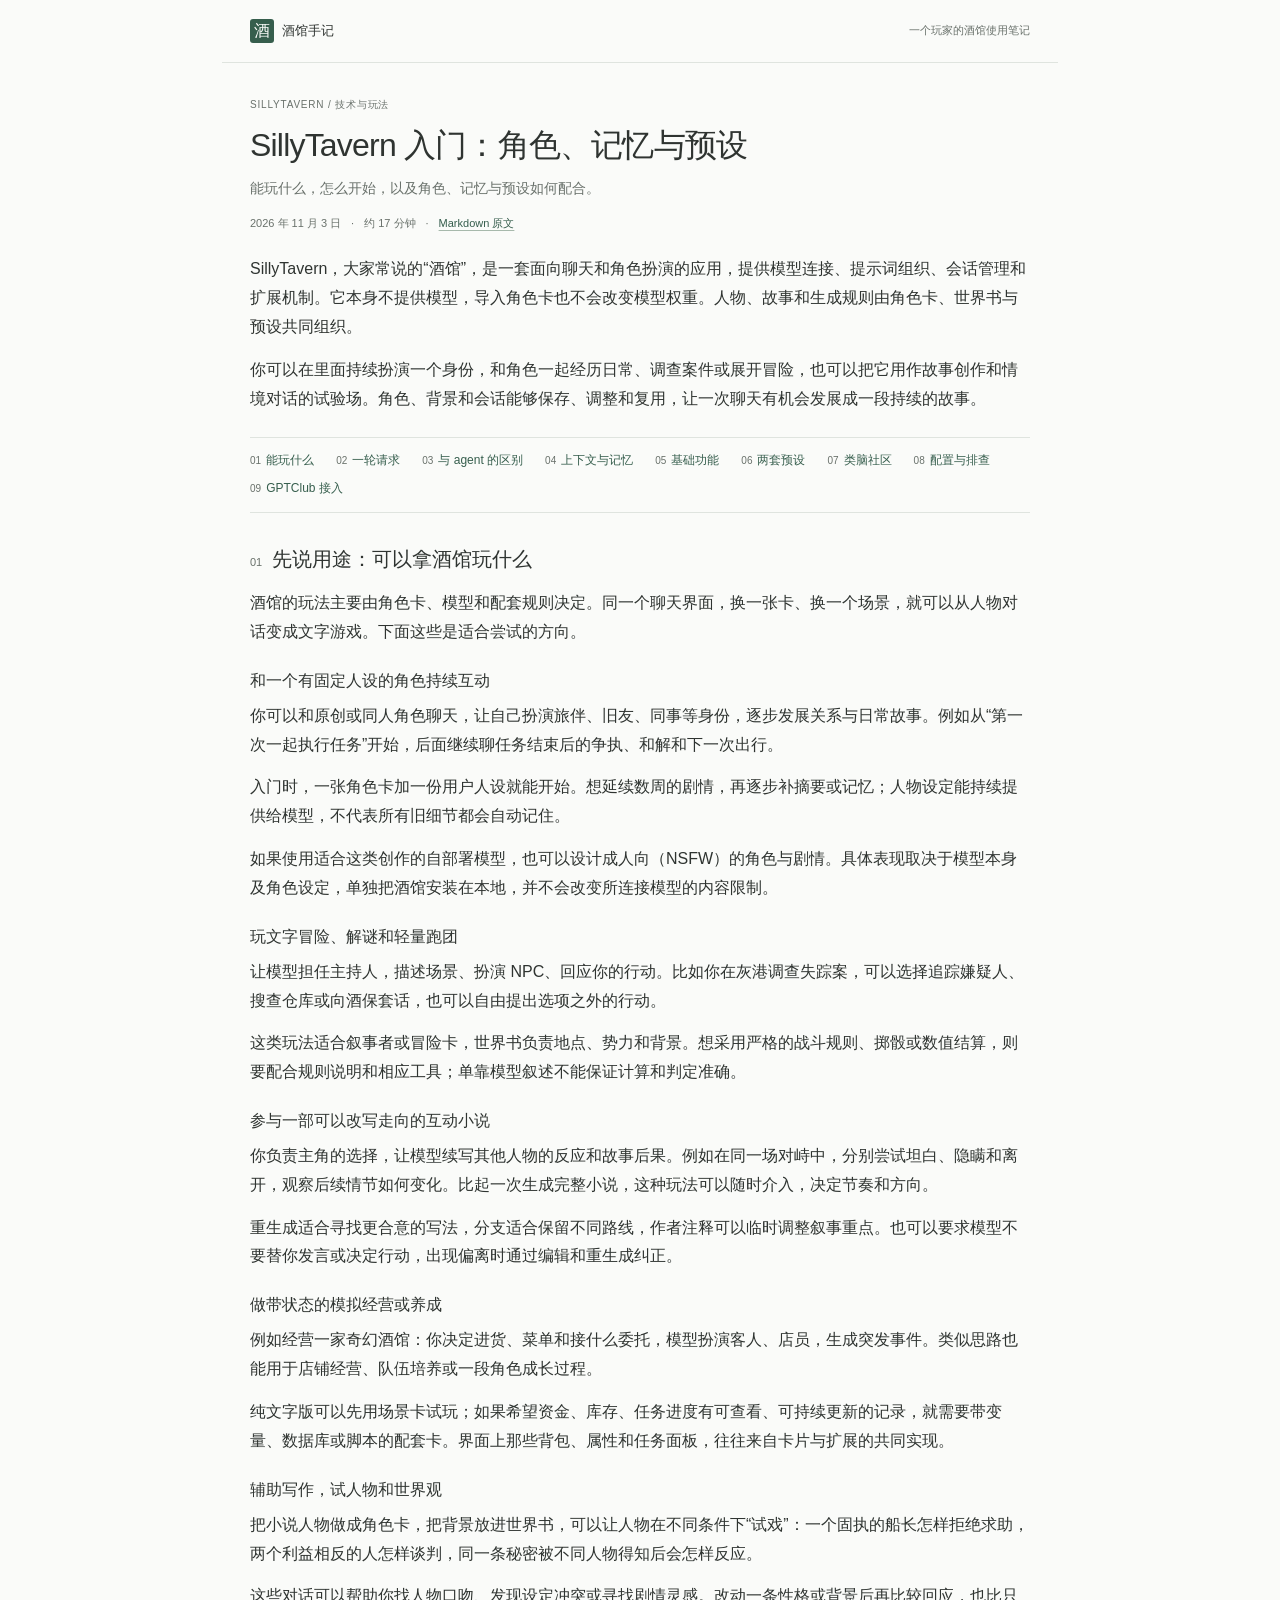
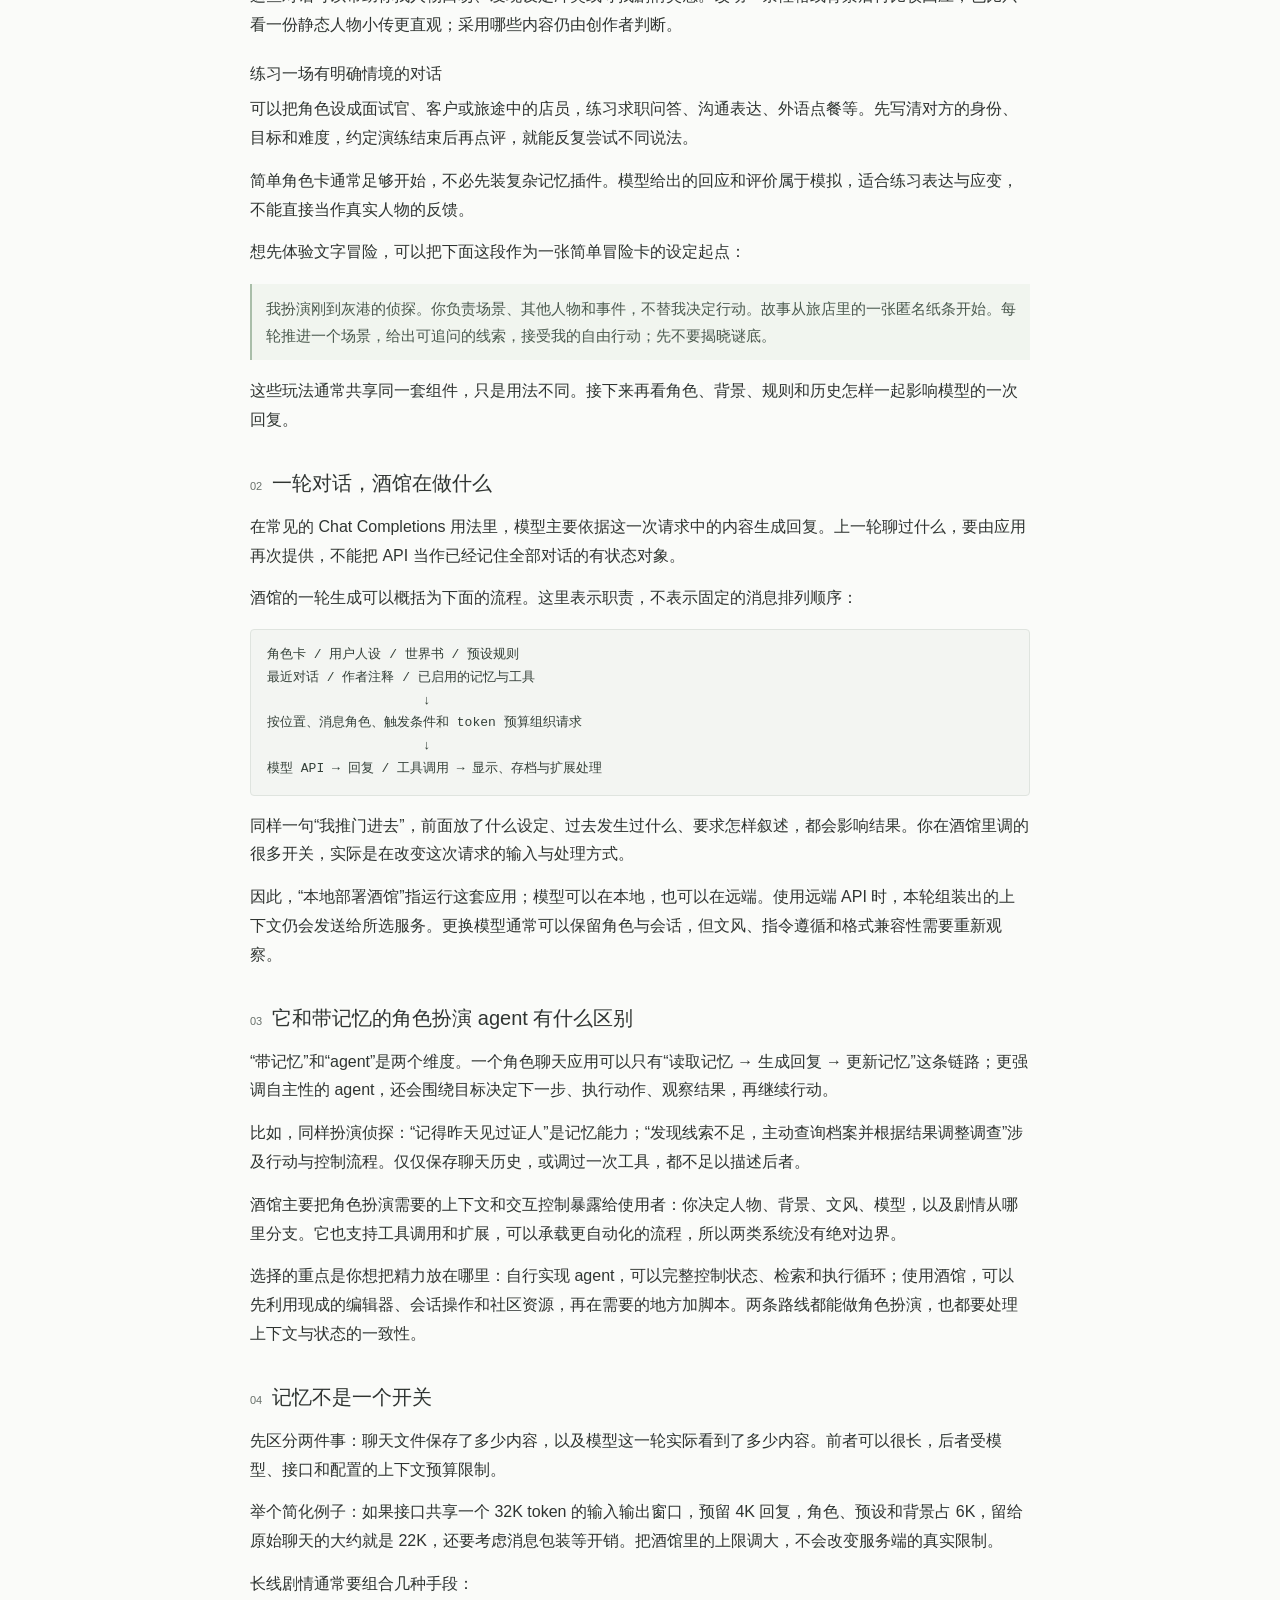
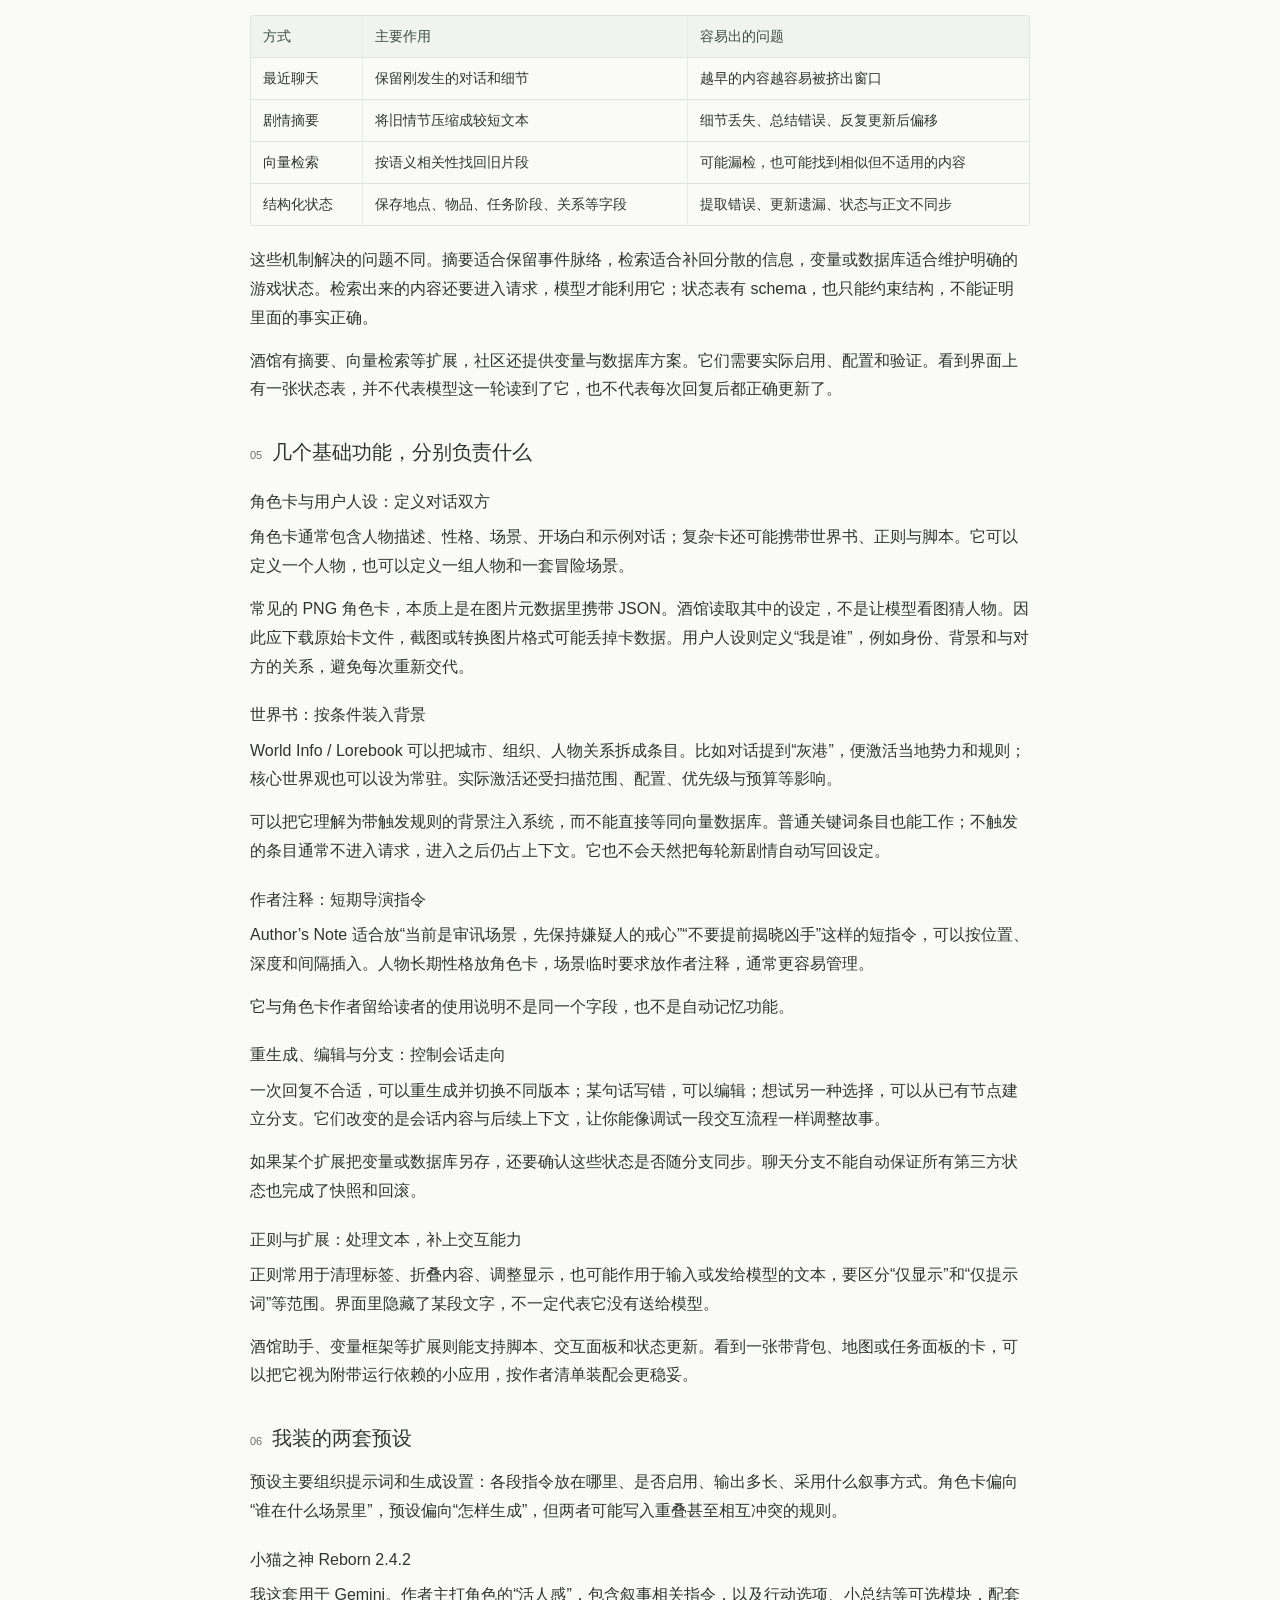
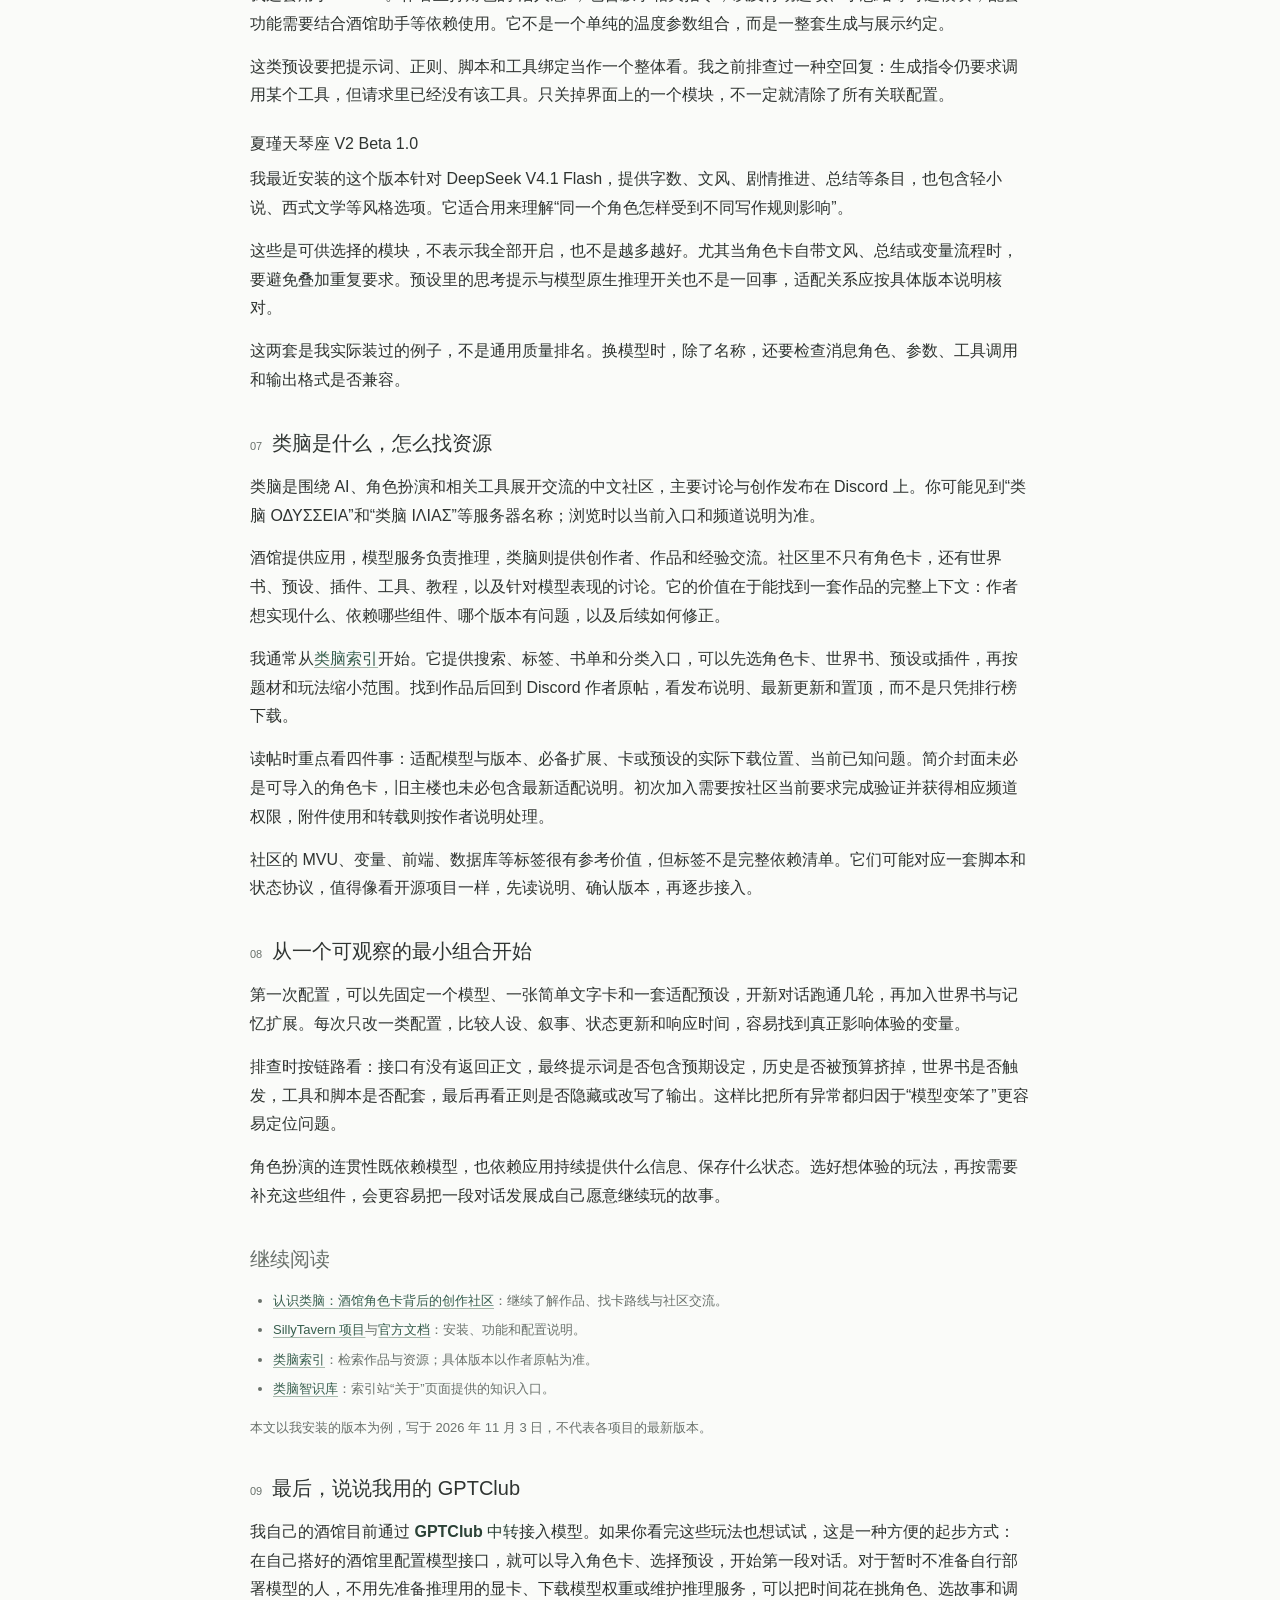
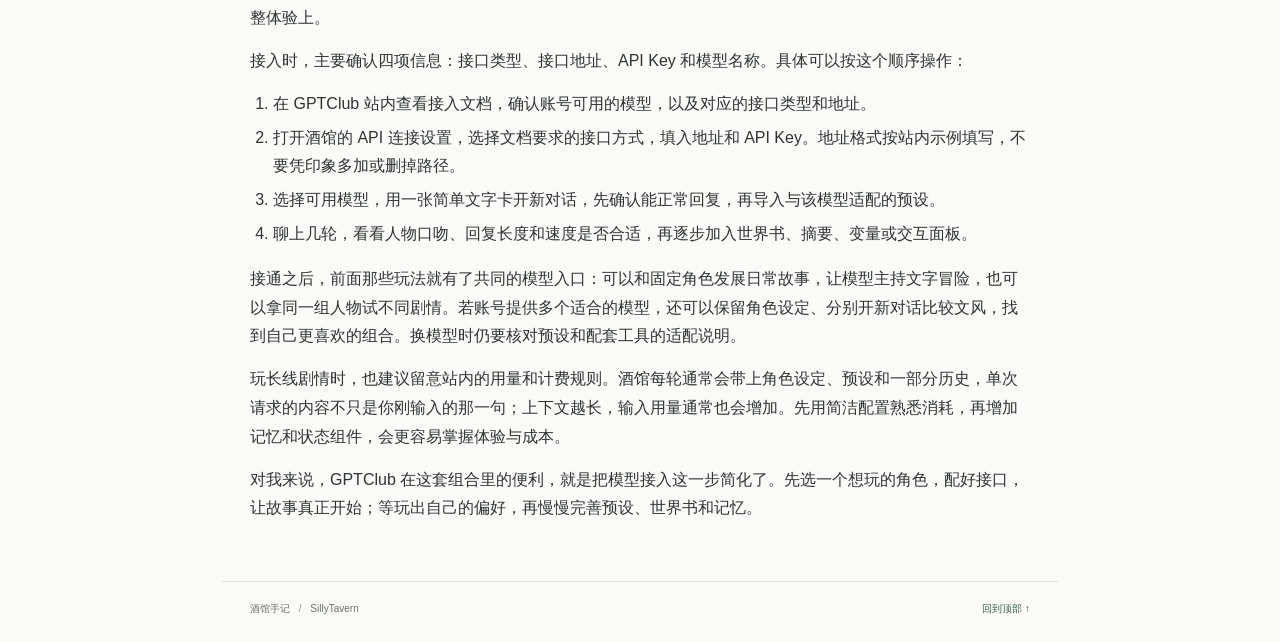
==== commit 16e28327: "Publish companion guide to the Leinao creative community" ====
--- a/index.html
+++ b/index.html
@@ -184,6 +184,7 @@
 <section id="references" class="references" aria-labelledby="references-title">
 <div class="section-heading"><h2 id="references-title">继续阅读</h2></div>
 <ul>
+<li><a href="https://lihuifree.github.io/sillytavern-guide/leinao/">认识类脑：酒馆角色卡背后的创作社区</a>：继续了解作品、找卡路线与社区交流。</li>
 <li><a href="https://github.com/SillyTavern/SillyTavern">SillyTavern 项目</a>与<a href="https://docs.sillytavern.app/">官方文档</a>：安装、功能和配置说明。</li>
 <li><a href="https://odysseia-forum-webpage.pages.dev/">类脑索引</a>：检索作品与资源；具体版本以作者原帖为准。</li>
 <li><a href="https://wiki.xn--35zx7g.org/">类脑智识库</a>：索引站“关于”页面提供的知识入口。</li>
